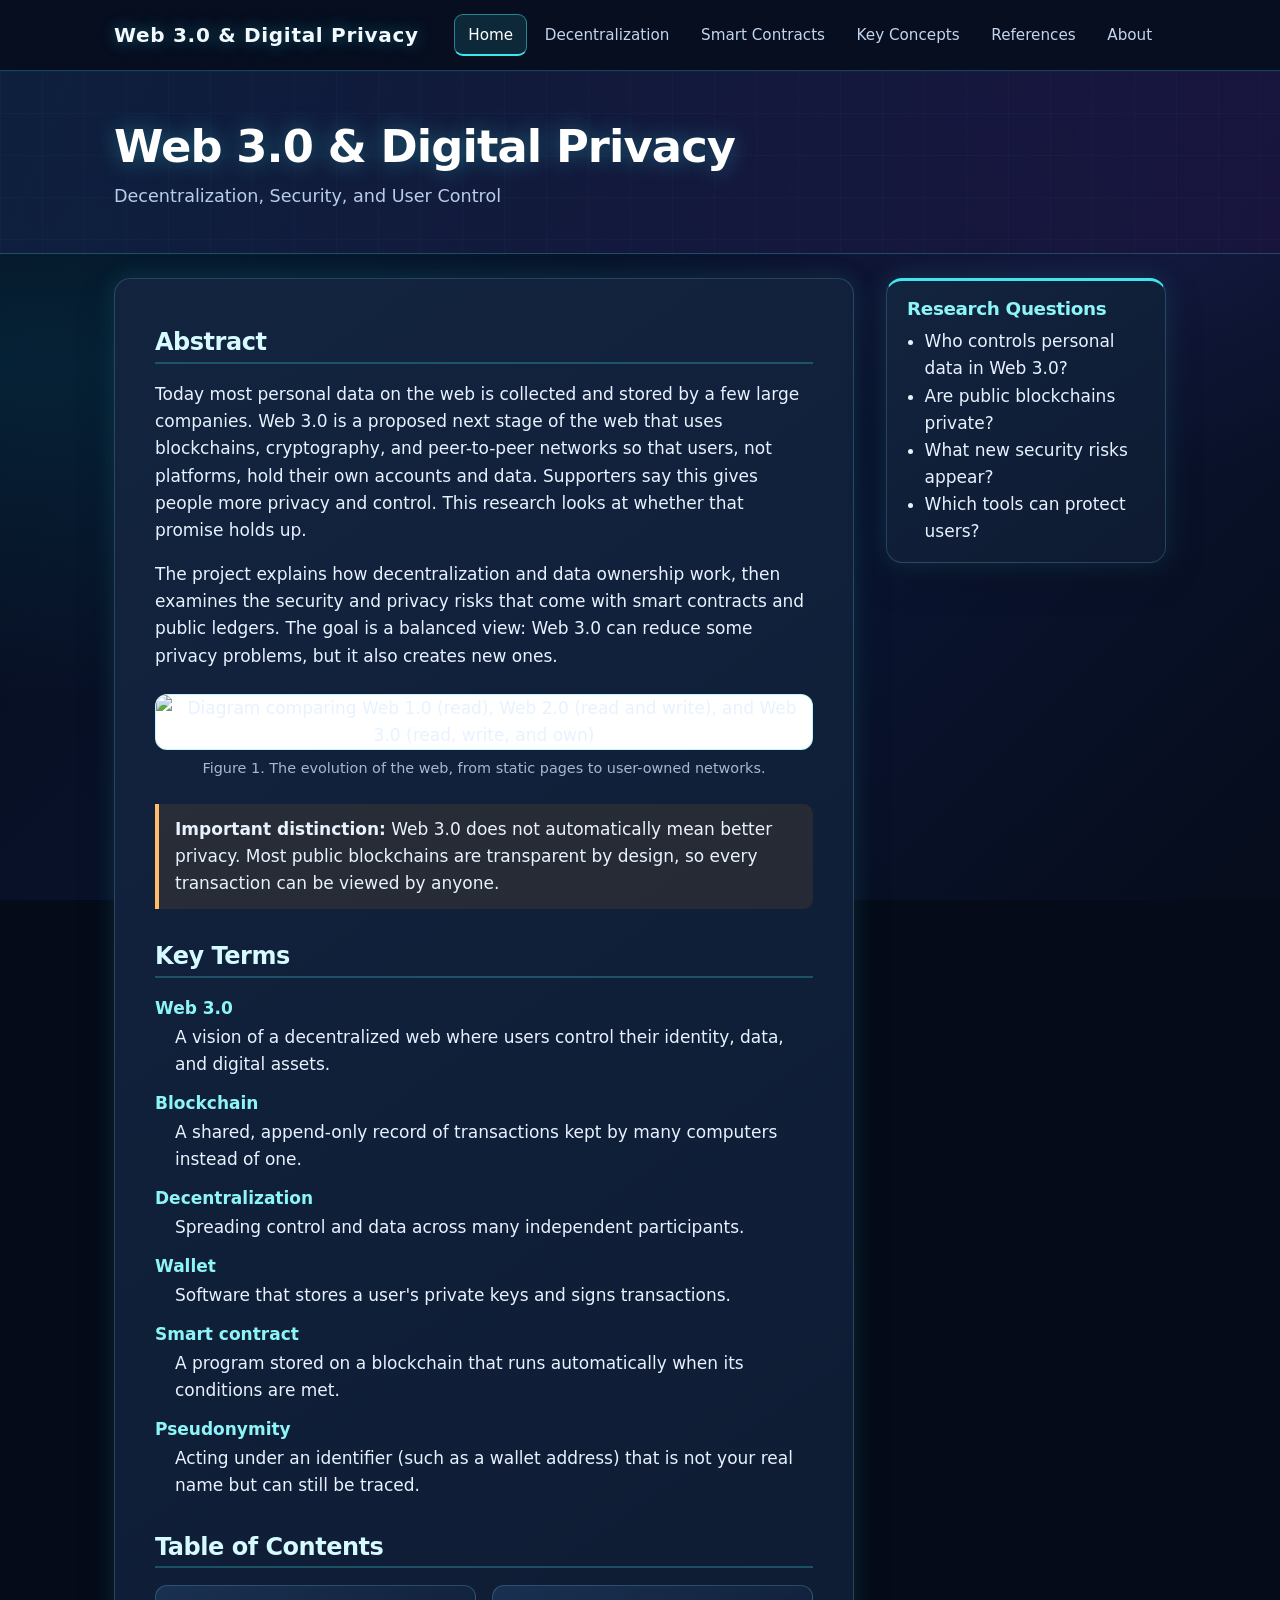
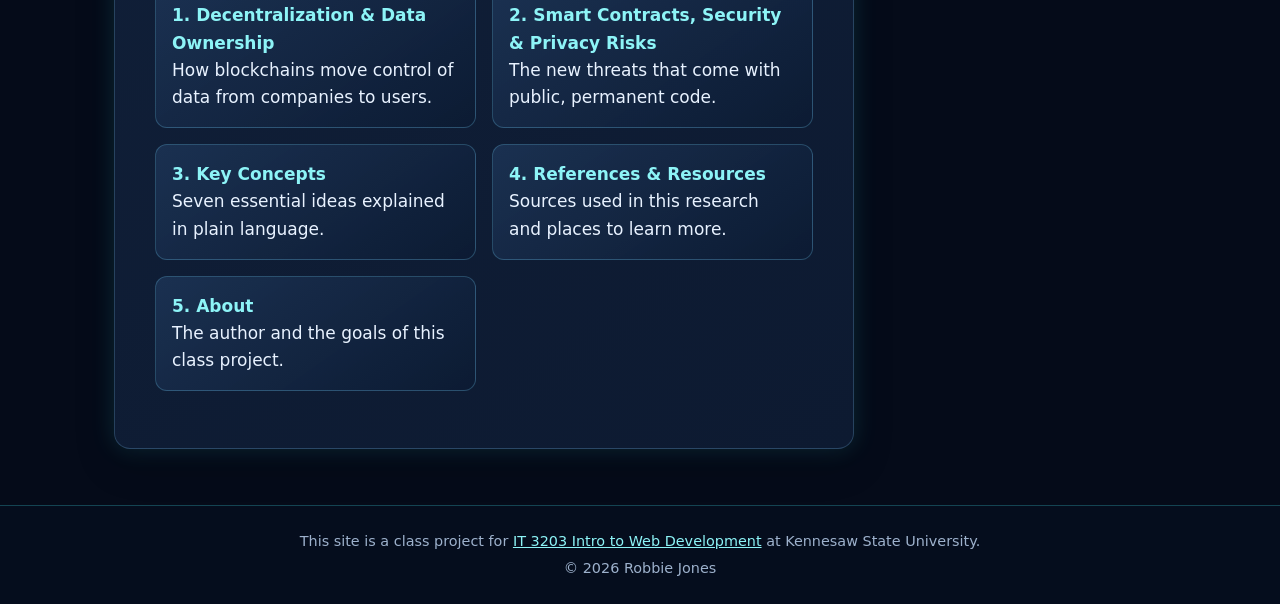
==== index.html @ 4c67c7a2 "Add files via upload" ====
<!DOCTYPE html>
<!--
  IT 3203 Class Project - Milestone #1
  Page: Home (cover page)
  Purpose: Title, abstract, key terms, and table of contents.
-->
<html lang="en">
<head>
  <meta charset="UTF-8">
  <meta name="viewport" content="width=device-width, initial-scale=1.0">
  <meta name="description" content="Research on how Web 3.0 technologies affect digital privacy, security, and user control.">
  <title>Home | Web 3.0 &amp; Digital Privacy</title>
  <!-- One stylesheet is shared by every page -->
  <link rel="stylesheet" href="style.css">
</head>
<body>

  <!-- Site header and main menu (same on every page) -->
  <header id="site-header">
    <div class="header-inner">
      <a class="site-name" href="index.html">Web 3.0 &amp; Digital Privacy</a>
      <nav aria-label="Main menu">
        <ul>
          <li><a class="current" href="index.html">Home</a></li>
          <li><a href="topic1.html">Decentralization</a></li>
          <li><a href="topic2.html">Smart Contracts</a></li>
          <li><a href="key-concepts.html">Key Concepts</a></li>
          <li><a href="references.html">References</a></li>
          <li><a href="about.html">About</a></li>
        </ul>
      </nav>
    </div>
  </header>

  <!-- Page title area -->
  <div class="page-banner">
    <div class="banner-inner">
      <h1>Web 3.0 &amp; Digital Privacy</h1>
      <p class="subtitle">Decentralization, Security, and User Control</p>
    </div>
  </div>

  <!-- Main content (left) and sidebar (right) using CSS grid -->
  <div class="layout">
    <main class="content">

      <h2>Abstract</h2>
      <p>
        Today most personal data on the web is collected and stored by a few large companies.
        Web 3.0 is a proposed next stage of the web that uses blockchains, cryptography, and
        peer-to-peer networks so that users, not platforms, hold their own accounts and data.
        Supporters say this gives people more privacy and control. This research looks at
        whether that promise holds up.
      </p>
      <p>
        The project explains how decentralization and data ownership work, then examines the
        security and privacy risks that come with smart contracts and public ledgers. The goal
        is a balanced view: Web 3.0 can reduce some privacy problems, but it also creates new ones.
      </p>

      <figure>
        <img src="images/web-evolution.svg" alt="Diagram comparing Web 1.0 (read), Web 2.0 (read and write), and Web 3.0 (read, write, and own)" width="720" height="220">
        <figcaption>Figure 1. The evolution of the web, from static pages to user-owned networks.</figcaption>
      </figure>

      <div class="callout warning">
        <strong>Important distinction:</strong> Web 3.0 does not automatically mean better privacy.
        Most public blockchains are transparent by design, so every transaction can be viewed by anyone.
      </div>

      <h2>Key Terms</h2>
      <dl class="terms">
        <dt>Web 3.0</dt>
        <dd>A vision of a decentralized web where users control their identity, data, and digital assets.</dd>
        <dt>Blockchain</dt>
        <dd>A shared, append-only record of transactions kept by many computers instead of one.</dd>
        <dt>Decentralization</dt>
        <dd>Spreading control and data across many independent participants.</dd>
        <dt>Wallet</dt>
        <dd>Software that stores a user's private keys and signs transactions.</dd>
        <dt>Smart contract</dt>
        <dd>A program stored on a blockchain that runs automatically when its conditions are met.</dd>
        <dt>Pseudonymity</dt>
        <dd>Acting under an identifier (such as a wallet address) that is not your real name but can still be traced.</dd>
      </dl>

      <h2>Table of Contents</h2>
      <ul class="toc">
        <li>
          <a href="topic1.html">
            <strong>1. Decentralization &amp; Data Ownership</strong>
            How blockchains move control of data from companies to users.
          </a>
        </li>
        <li>
          <a href="topic2.html">
            <strong>2. Smart Contracts, Security &amp; Privacy Risks</strong>
            The new threats that come with public, permanent code.
          </a>
        </li>
        <li>
          <a href="key-concepts.html">
            <strong>3. Key Concepts</strong>
            Seven essential ideas explained in plain language.
          </a>
        </li>
        <li>
          <a href="references.html">
            <strong>4. References &amp; Resources</strong>
            Sources used in this research and places to learn more.
          </a>
        </li>
        <li>
          <a href="about.html">
            <strong>5. About</strong>
            The author and the goals of this class project.
          </a>
        </li>
      </ul>

    </main>

    <!-- Sidebar: quick facts -->
    <aside class="sidebar">
      <div class="card">
        <h3>Research Questions</h3>
        <ul>
          <li>Who controls personal data in Web 3.0?</li>
          <li>Are public blockchains private?</li>
          <li>What new security risks appear?</li>
          <li>Which tools can protect users?</li>
        </ul>
      </div>
    </aside>
  </div>

  <!-- Footer with required class project note -->
  <footer>
    <div class="footer-inner">
      <p>This site is a class project for
        <a href="https://ksuweb.github.io/IT3203/">IT 3203 Intro to Web Development</a>
        at Kennesaw State University.</p>
      <p>&copy; 2026 Robbie Jones</p>
    </div>
  </footer>

</body>
</html>
---- style.css ----
/* ==========================================================
   IT 3203 Project - Web 3.0 & Digital Privacy
   Single site-wide stylesheet (Milestone #1)
   Theme: dark "futuristic" look to match the Web 3.0 topic.
   Selector types used: element (body, h1), class (.card),
   ID (#site-header), descendant (nav a), pseudo-class (a:hover),
   pseudo-element (.page-banner::after)
   ========================================================== */

/* ---------- Color variables (change the theme here) ---------- */
:root {
  --bg: #050b19;            /* page background */
  --panel: #0d1a31;         /* card and content background */
  --panel-light: #13243f;   /* lighter panel for gradients */
  --header: #060e20;        /* header background */
  --cyan: #40e6ee;          /* main accent: borders, highlights */
  --cyan-text: #65eaf2;     /* link color */
  --cyan-soft: #8df4f7;     /* sub-headings */
  --violet: #b39aff;        /* link hover accent */
  --text: #e8f2ff;          /* body text */
  --muted: #a4b8d2;         /* secondary text */
  --border: rgba(98, 155, 194, 0.3);
  --border-accent: rgba(64, 230, 238, 0.25);
  --glow: 0 0 24px rgba(64, 230, 238, 0.14);
}

/* ---------- Element selectors: base styles ---------- */
* {
  box-sizing: border-box;
}

html {
  scroll-behavior: smooth;
}

body {
  margin: 0;
  font-family: "Segoe UI", system-ui, Arial, sans-serif;
  font-size: 17px;
  line-height: 1.6;
  color: var(--text);
  background-color: var(--bg);
  /* Soft violet and cyan light spots over a dark gradient */
  background-image:
    radial-gradient(ellipse at 85% 0%, rgba(90, 59, 170, 0.22), transparent 38%),
    radial-gradient(ellipse at 0% 40%, rgba(0, 180, 215, 0.12), transparent 45%),
    linear-gradient(135deg, #050b19, #0a1430 65%, #060c1b);
  background-attachment: fixed;
}

h1,
h2,
h3 {
  line-height: 1.25;
  letter-spacing: -0.02em;
}

/* Page title: bright white with a soft cyan glow */
h1 {
  margin: 0 0 0.4rem;
  font-size: 2.8rem;
  font-weight: 800;
  color: #ffffff;
  text-shadow: 0 0 22px rgba(64, 230, 238, 0.35);
}

h2 {
  font-size: 1.5rem;
  margin: 2rem 0 0.75rem;
  padding-bottom: 0.3rem;
  color: #d5faff;
  border-bottom: 2px solid var(--border-accent);
}

h3 {
  font-size: 1.15rem;
  margin: 1.5rem 0 0.5rem;
  color: var(--cyan-soft);
}

a {
  color: var(--cyan-text);
  transition: color 0.2s ease;
}

/* Pseudo-class selector: hover effect on all links */
a:hover {
  color: var(--violet);
}

/* Visible outline for keyboard users */
a:focus-visible {
  outline: 2px solid #7af7ff;
  outline-offset: 3px;
}

img {
  max-width: 100%;
  height: auto;
}

/* ---------- ID selector: site header ---------- */
#site-header {
  background-color: var(--header);
  border-bottom: 1px solid var(--border-accent);
  box-shadow: 0 8px 30px rgba(0, 0, 0, 0.2);
}

/* Header uses flexbox to place the site name and menu side by side */
.header-inner {
  display: flex;
  justify-content: space-between;
  align-items: center;
  flex-wrap: wrap;
  max-width: 1100px;
  margin: 0 auto;
  padding: 0.9rem 1.5rem;
}

.site-name {
  font-size: 1.25rem;
  font-weight: bold;
  letter-spacing: 0.035em;
  color: #f3faff;
  text-decoration: none;
  text-shadow: 0 0 16px rgba(64, 230, 238, 0.38);
}

.site-name:hover {
  color: var(--cyan-text);
}

/* ---------- Main menu (descendant selectors) ---------- */
nav ul {
  display: flex;
  flex-wrap: wrap;
  gap: 0.25rem;
  list-style: none;
  margin: 0;
  padding: 0;
}

nav a {
  display: block;
  padding: 0.45rem 0.8rem;
  border: 1px solid transparent;
  border-radius: 9px;
  color: #c3d5ee;
  font-size: 0.95rem;
  text-decoration: none;
  transition: background-color 0.2s, border-color 0.2s, transform 0.2s;
}

/* Menu links light up and lift slightly on hover */
nav a:hover {
  background-color: rgba(64, 230, 238, 0.09);
  border-color: rgba(64, 230, 238, 0.45);
  color: #ffffff;
  transform: translateY(-2px);
}

/* Highlights the page the visitor is currently on */
nav a.current {
  background-color: rgba(64, 230, 238, 0.12);
  border-color: rgba(64, 230, 238, 0.5);
  border-bottom: 2px solid var(--cyan);
  color: #ffffff;
}

/* ---------- Page banner below the header ---------- */
.page-banner {
  position: relative;
  overflow: hidden;
  background: linear-gradient(110deg, rgba(15, 32, 63, 0.95), rgba(25, 19, 61, 0.83));
  border-bottom: 1px solid var(--border-accent);
}

/* Pseudo-element: faint grid lines drawn behind the banner text */
.page-banner::after {
  content: "";
  position: absolute;
  top: 0;
  right: 0;
  bottom: 0;
  left: 0;
  pointer-events: none;
  opacity: 0.18;
  background-image:
    linear-gradient(rgba(64, 230, 238, 0.16) 1px, transparent 1px),
    linear-gradient(90deg, rgba(64, 230, 238, 0.16) 1px, transparent 1px);
  background-size: 42px 42px;
}

.page-banner .banner-inner {
  position: relative;
  z-index: 1;
  max-width: 1100px;
  margin: 0 auto;
  padding: 3rem 1.5rem 2.7rem;
}

.subtitle {
  margin: 0;
  max-width: 65ch;
  color: #b8cde9;
  font-size: 1.1rem;
}

/* ---------- Two-column layout with CSS grid ---------- */
.layout {
  display: grid;
  grid-template-columns: 1fr 280px;
  gap: 2rem;
  max-width: 1100px;
  margin: 0 auto;
  padding: 1.5rem;
}

/* Pages without a sidebar use a single column */
.layout.single {
  grid-template-columns: 1fr;
}

/* Shared "glass panel" look for content, cards, and concepts */
.content,
.card,
.concept {
  background: linear-gradient(145deg, #13243f, #0d1a31);
  border: 1px solid var(--border);
  border-radius: 16px;
  box-shadow: var(--glow), 0 14px 40px rgba(0, 0, 0, 0.18);
}

.content {
  padding: 1rem 2.5rem 2.5rem;
}

/* ---------- Sidebar ---------- */
.sidebar .card {
  position: sticky;
  top: 1rem;
}

.card {
  border-top: 3px solid var(--cyan);
  padding: 1rem 1.25rem;
  margin-bottom: 1rem;
  overflow-wrap: anywhere; /* keeps long emails/links inside the card */
  transition: transform 0.25s, border-color 0.25s;
}

.card:hover {
  border-color: rgba(64, 230, 238, 0.65);
  transform: translateY(-3px);
}

.card h3 {
  margin-top: 0;
}

.card ul,
.card ol {
  padding-left: 1.1rem;
  margin: 0;
}

/* ---------- Content components ---------- */
.callout {
  margin: 1.25rem 0;
  padding: 0.75rem 1rem;
  background-color: rgba(31, 129, 148, 0.13);
  border-left: 4px solid var(--cyan);
  border-radius: 0 10px 10px 0;
}

.callout.warning {
  background-color: rgba(188, 113, 25, 0.13);
  border-left-color: #ffbd69;
}

figure {
  margin: 1.5rem 0;
  text-align: center;
}

figure img {
  background-color: #ffffff;
  border: 1px solid rgba(64, 230, 238, 0.35);
  border-radius: 12px;
}

figcaption {
  margin-top: 0.4rem;
  font-size: 0.9rem;
  color: var(--muted);
}

/* Table of contents on the home page: a grid of linked boxes */
.toc {
  display: grid;
  grid-template-columns: repeat(auto-fit, minmax(220px, 1fr));
  gap: 1rem;
  list-style: none;
  padding: 0;
}

.toc a {
  display: block;
  height: 100%;
  padding: 1rem;
  background: linear-gradient(145deg, rgba(30, 54, 88, 0.8), rgba(12, 27, 51, 0.9));
  border: 1px solid rgba(87, 157, 193, 0.36);
  border-radius: 12px;
  color: var(--text);
  text-decoration: none;
  transition: transform 0.2s, border-color 0.2s, background-color 0.2s;
}

.toc a:hover {
  background: rgba(25, 65, 88, 0.75);
  border-color: var(--cyan);
  color: #ffffff;
  transform: translateY(-4px);
}

.toc strong {
  display: block;
  color: var(--cyan-soft);
}

/* Key-terms definition list */
dl.terms dt {
  margin-top: 0.75rem;
  font-weight: bold;
  color: var(--cyan-soft);
}

dl.terms dd {
  margin: 0.1rem 0 0 1.25rem;
}

/* ---------- Tables ---------- */
table {
  width: 100%;
  border-collapse: collapse;
  margin: 1rem 0 1.5rem;
  font-size: 0.95rem;
}

caption {
  caption-side: top;
  text-align: left;
  font-weight: bold;
  color: var(--cyan-soft);
  padding-bottom: 0.4rem;
}

th,
td {
  border: 1px solid rgba(95, 144, 183, 0.28);
  padding: 0.55rem 0.75rem;
  text-align: left;
  vertical-align: top;
}

th {
  background-color: #173457;
  color: #c6fbff;
  font-weight: 600;
}

tbody tr:nth-child(even) {
  background-color: rgba(87, 127, 181, 0.09);
}

tbody tr:hover {
  background-color: rgba(64, 230, 238, 0.07);
}

/* ---------- Key concepts page: numbered concept blocks ---------- */
.concept {
  padding: 0.25rem 1.25rem 0.75rem;
  margin-bottom: 1rem;
  transition: border-color 0.25s;
}

.concept:hover {
  border-color: rgba(64, 230, 238, 0.65);
}

.concept h2 {
  border-bottom: none;
  margin-top: 1rem;
  font-size: 1.3rem;
}

.concept-number {
  display: inline-block;
  width: 2rem;
  height: 2rem;
  margin-right: 0.5rem;
  border-radius: 50%;
  background: linear-gradient(135deg, #13bdcb, #8566e8);
  color: #ffffff;
  font-size: 1rem;
  line-height: 2rem;
  text-align: center;
}

/* ---------- References page ---------- */
.reference-list li {
  margin-bottom: 0.75rem;
  padding-left: 0.25rem;
}

/* ---------- About page: photo + intro side by side (flex) ---------- */
.profile {
  display: flex;
  gap: 1.5rem;
  align-items: center;
  margin-top: 1.5rem;
}

.profile img {
  width: 160px;
  flex-shrink: 0;
  border-radius: 50%;
  border: 3px solid var(--cyan);
  box-shadow: 0 0 24px rgba(64, 230, 238, 0.22);
}

/* ---------- Previous / next page links ---------- */
.page-nav {
  display: flex;
  flex-wrap: wrap;
  justify-content: space-between;
  gap: 1rem;
  margin-top: 2.5rem;
  padding-top: 1rem;
  border-top: 1px solid var(--border-accent);
}

/* ---------- Footer ---------- */
footer {
  margin-top: 2rem;
  background-color: #050d1d;
  border-top: 1px solid var(--border-accent);
  color: #9db1cc;
  font-size: 0.9rem;
}

.footer-inner {
  max-width: 1100px;
  margin: 0 auto;
  padding: 1.25rem 1.5rem;
  text-align: center;
}

footer p {
  margin: 0.25rem 0;
}

footer a {
  color: var(--cyan-soft);
}

footer a:hover {
  color: #ffffff;
}

/* ---------- Basic small-screen fallback (full responsive work is Milestone #3) ---------- */
@media (max-width: 800px) {
  .header-inner {
    justify-content: center;
    gap: 0.8rem;
  }

  nav ul {
    justify-content: center;
  }

  .layout {
    grid-template-columns: 1fr;
    gap: 1.25rem;
  }

  .content {
    padding: 1.25rem;
  }

  .profile {
    flex-direction: column;
    text-align: center;
  }
}

/* Turn off animations for visitors who prefer reduced motion */
@media (prefers-reduced-motion: reduce) {
  html {
    scroll-behavior: auto;
  }

  nav a,
  .card,
  .toc a,
  .concept {
    transition: none;
  }
}
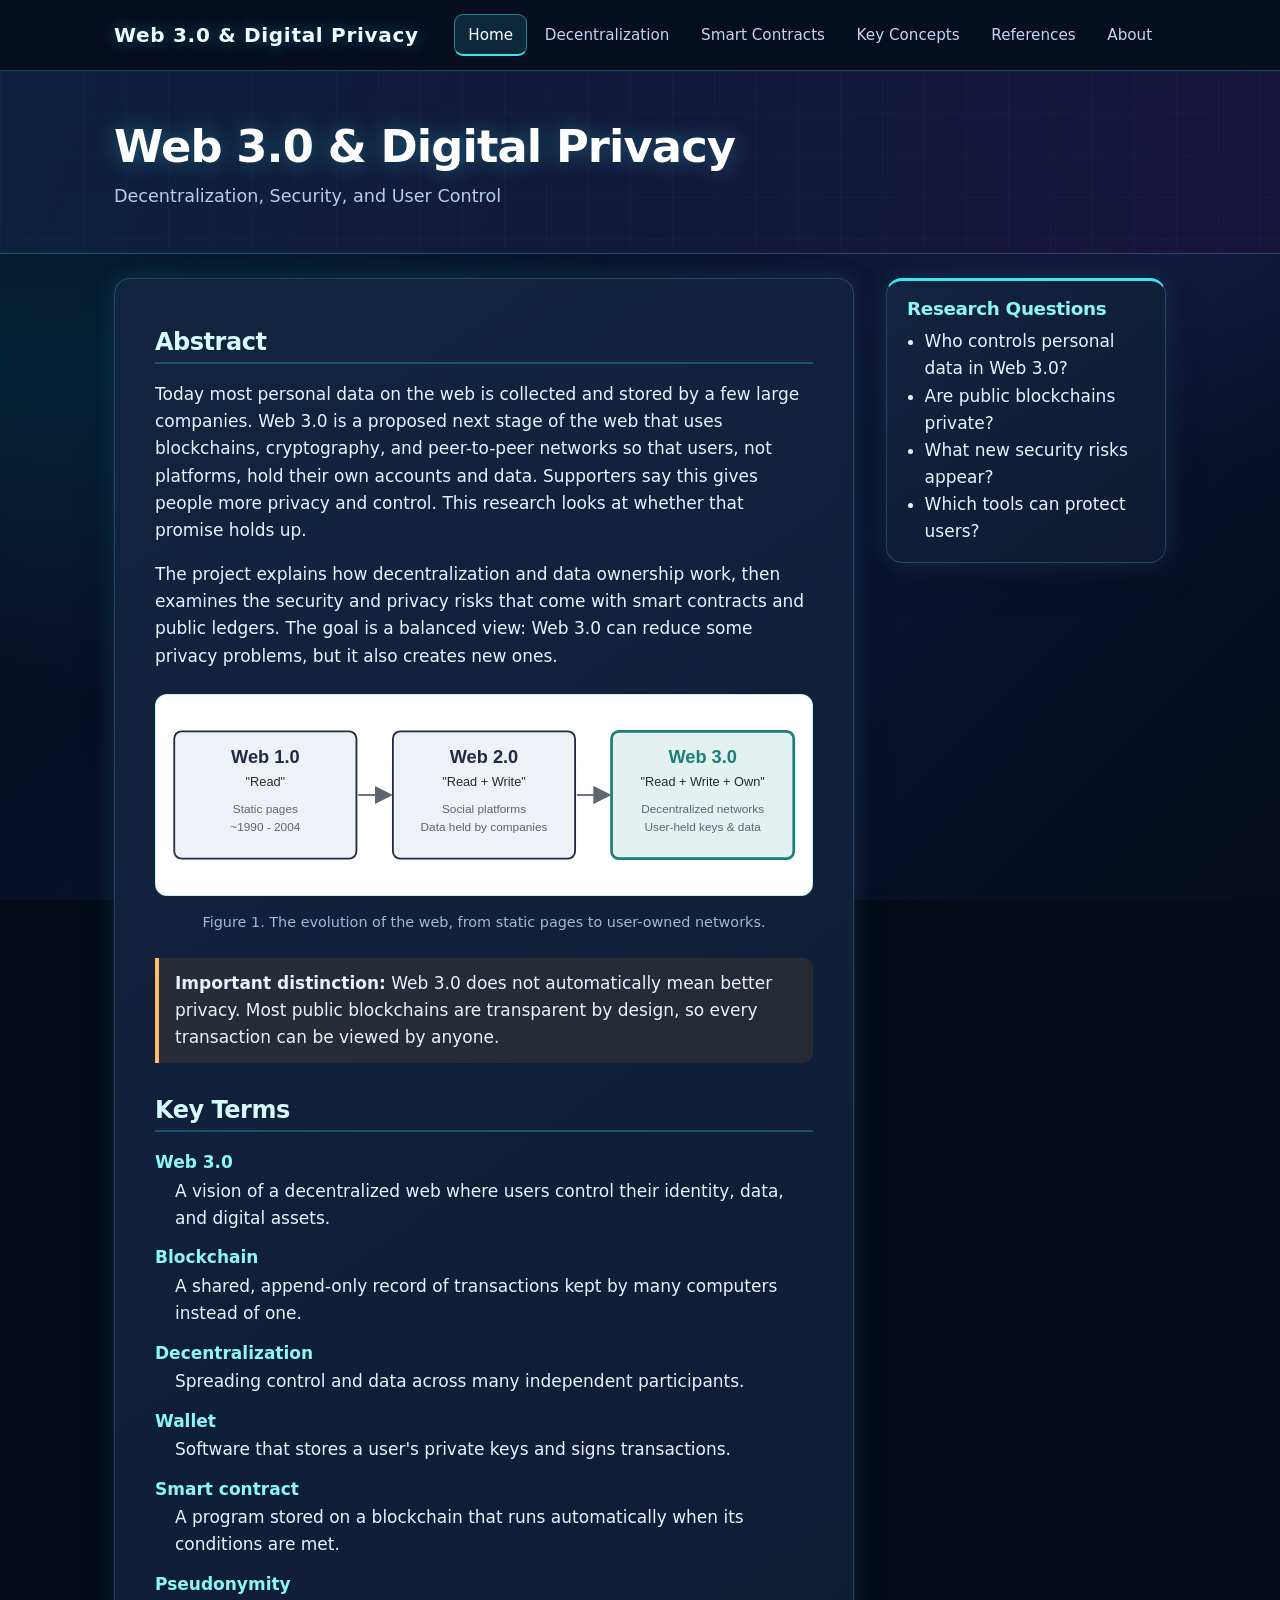
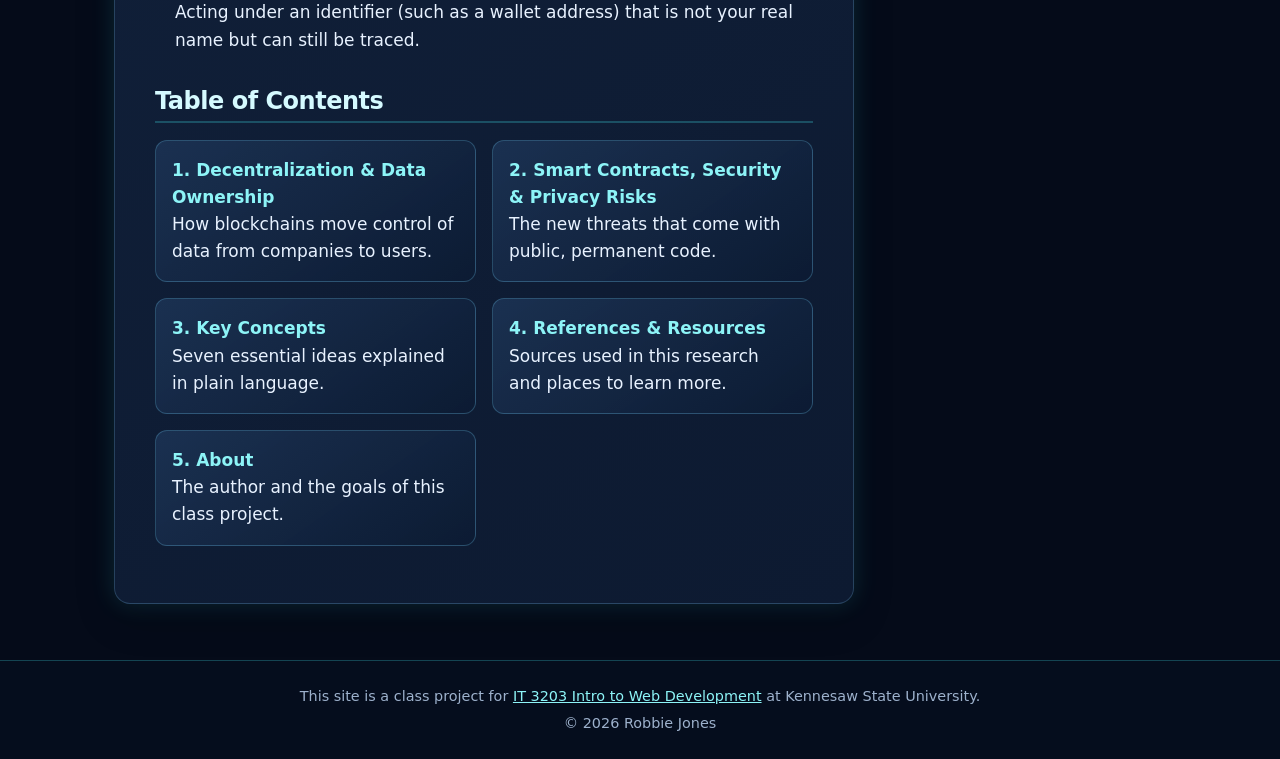
==== commit 02899c9e: "Add files via upload" ====
--- a/index.html
+++ b/index.html
@@ -59,7 +59,7 @@
       </p>
 
       <figure>
-        <img src="images/web-evolution.svg" alt="Diagram comparing Web 1.0 (read), Web 2.0 (read and write), and Web 3.0 (read, write, and own)" width="720" height="220">
+        <img src="web-evolution.svg" alt="Diagram comparing Web 1.0 (read), Web 2.0 (read and write), and Web 3.0 (read, write, and own)" width="720" height="220">
         <figcaption>Figure 1. The evolution of the web, from static pages to user-owned networks.</figcaption>
       </figure>
 
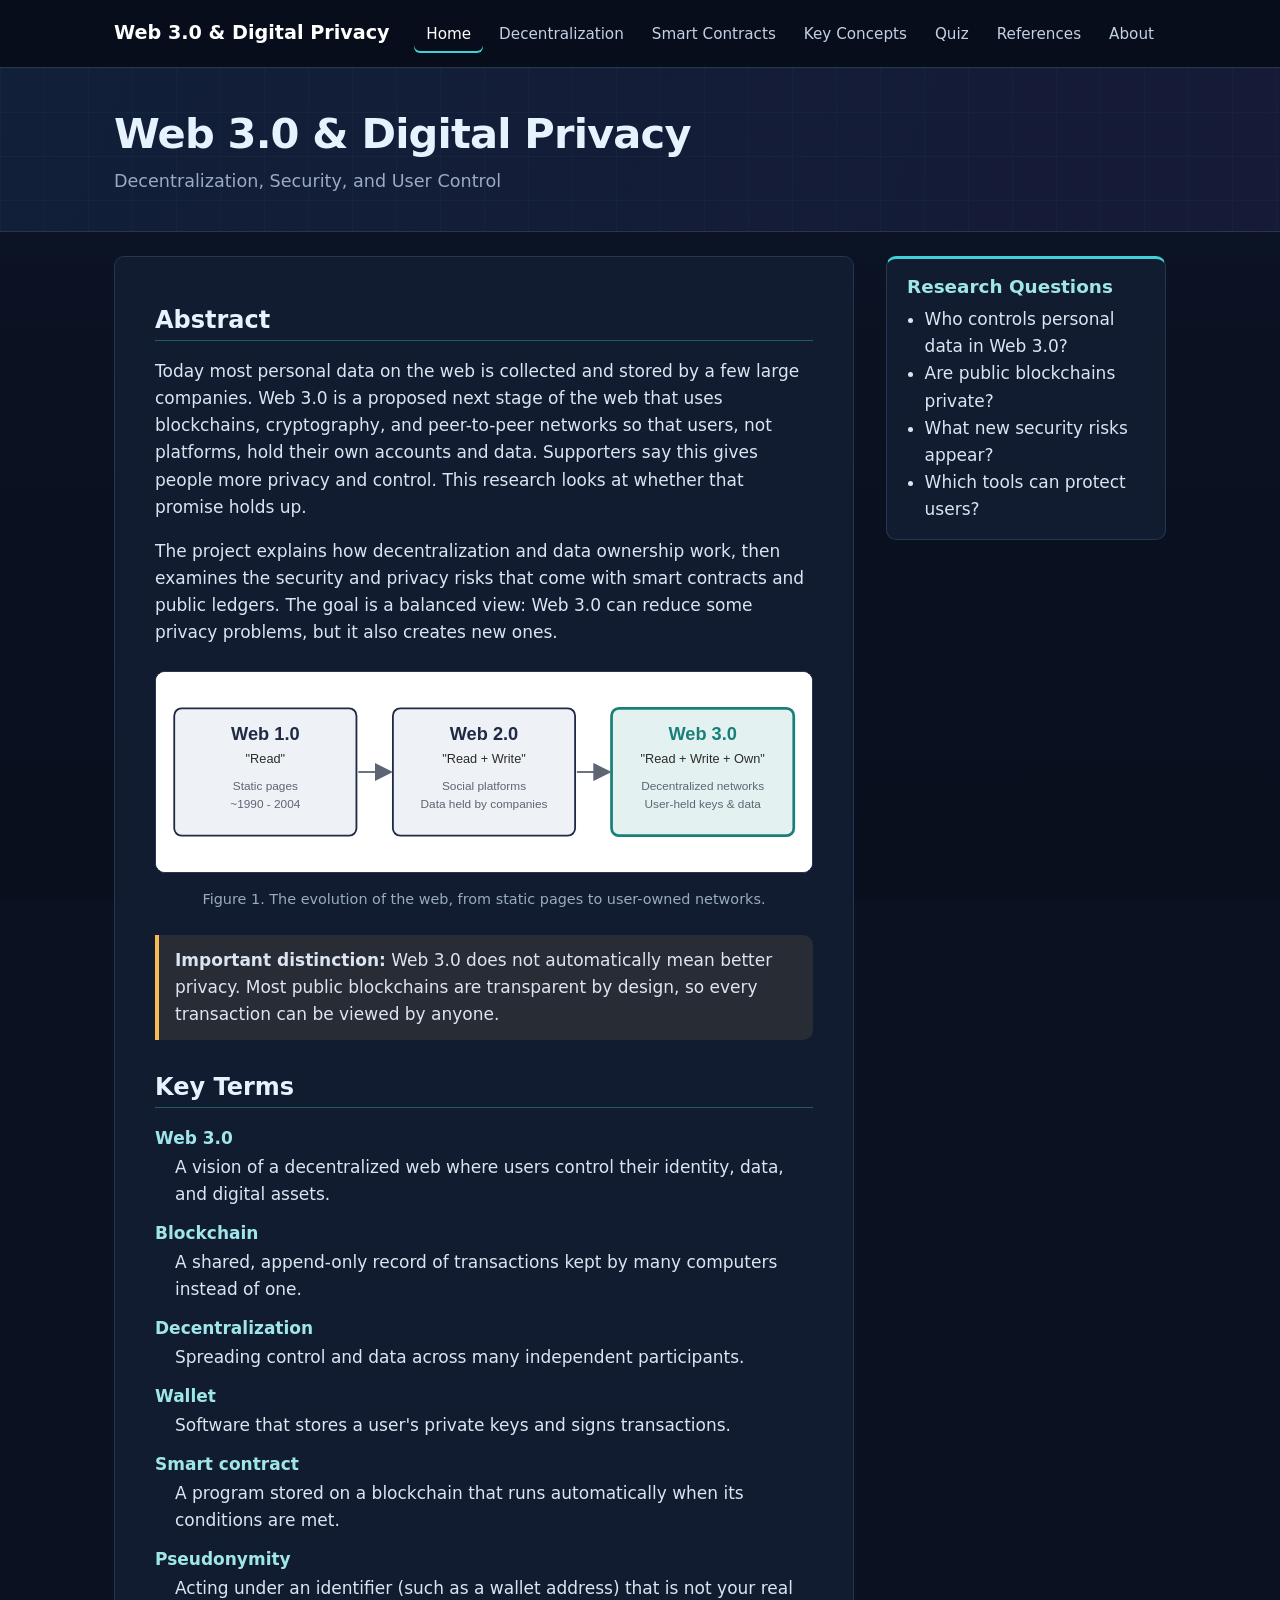
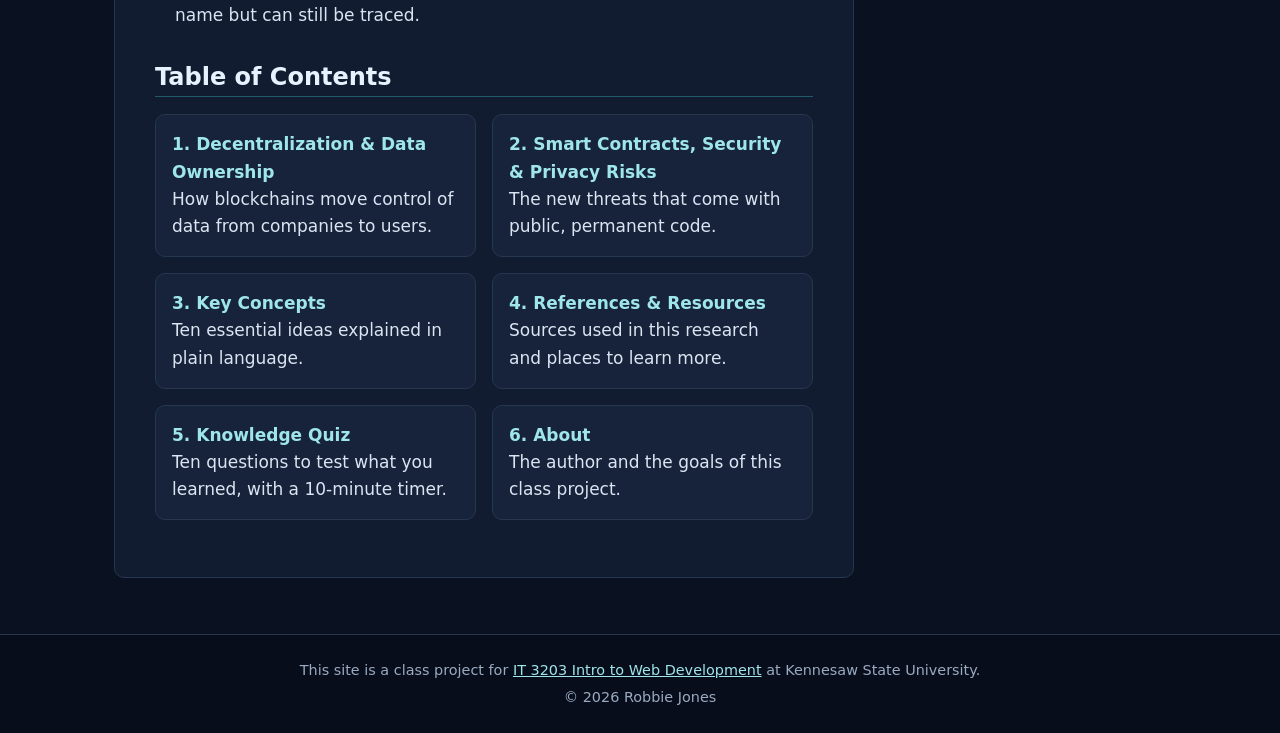
==== commit 06bc30ee: "Add files via upload" ====
--- a/index.html
+++ b/index.html
@@ -1,6 +1,6 @@
 <!DOCTYPE html>
 <!--
-  IT 3203 Class Project - Milestone #1
+  IT 3203 Class Project - Milestones #1 and #2 (updated for Milestone #2: Quiz added to menu)
   Page: Home (cover page)
   Purpose: Title, abstract, key terms, and table of contents.
 -->
@@ -25,6 +25,7 @@
           <li><a href="topic1.html">Decentralization</a></li>
           <li><a href="topic2.html">Smart Contracts</a></li>
           <li><a href="key-concepts.html">Key Concepts</a></li>
+          <li><a href="quiz.html">Quiz</a></li>
           <li><a href="references.html">References</a></li>
           <li><a href="about.html">About</a></li>
         </ul>
@@ -101,7 +102,7 @@
         <li>
           <a href="key-concepts.html">
             <strong>3. Key Concepts</strong>
-            Seven essential ideas explained in plain language.
+            Ten essential ideas explained in plain language.
           </a>
         </li>
         <li>
@@ -111,8 +112,14 @@
           </a>
         </li>
         <li>
+          <a href="quiz.html">
+            <strong>5. Knowledge Quiz</strong>
+            Ten questions to test what you learned, with a 10-minute timer.
+          </a>
+        </li>
+        <li>
           <a href="about.html">
-            <strong>5. About</strong>
+            <strong>6. About</strong>
             The author and the goals of this class project.
           </a>
         </li>
--- a/style.css
+++ b/style.css
@@ -1,30 +1,38 @@
 /* ==========================================================
    IT 3203 Project - Web 3.0 & Digital Privacy
-   Single site-wide stylesheet (Milestone #1)
-   Theme: dark "futuristic" look to match the Web 3.0 topic.
+   Single site-wide stylesheet (Milestones #1 and #2)
+   Theme: dark, professional look with a single cyan accent.
+   Milestone #2 changes: toned-down effects (fewer glows and no
+   "lifting" hovers), refactored shared rules, and new styles for
+   the quiz form, buttons, timer, and results.
    Selector types used: element (body, h1), class (.card),
    ID (#site-header), descendant (nav a), pseudo-class (a:hover),
-   pseudo-element (.page-banner::after)
+   attribute (input[type="text"]), pseudo-element (.page-banner::after)
    ========================================================== */
 
-/* ---------- Color variables (change the theme here) ---------- */
+/* ---------- 1. Color variables (change the theme here) ---------- */
 :root {
-  --bg: #050b19;            /* page background */
-  --panel: #0d1a31;         /* card and content background */
-  --panel-light: #13243f;   /* lighter panel for gradients */
-  --header: #060e20;        /* header background */
-  --cyan: #40e6ee;          /* main accent: borders, highlights */
-  --cyan-text: #65eaf2;     /* link color */
-  --cyan-soft: #8df4f7;     /* sub-headings */
-  --violet: #b39aff;        /* link hover accent */
-  --text: #e8f2ff;          /* body text */
-  --muted: #a4b8d2;         /* secondary text */
-  --border: rgba(98, 155, 194, 0.3);
-  --border-accent: rgba(64, 230, 238, 0.25);
-  --glow: 0 0 24px rgba(64, 230, 238, 0.14);
-}
-
-/* ---------- Element selectors: base styles ---------- */
+  --bg: #0a1222;            /* page background */
+  --panel: #111c31;         /* content and card background */
+  --panel-raised: #16233b;  /* inputs, options, table stripes */
+  --header: #070d1a;        /* header and footer background */
+  --accent: #3fd0d8;        /* main accent: borders, highlights */
+  --accent-text: #6fdde3;   /* links */
+  --heading: #e6f3ff;       /* headings */
+  --subheading: #9fe6ea;    /* small headings and labels */
+  --text: #dbe5f2;          /* body text */
+  --muted: #9aaac0;         /* secondary text */
+  --border: #26364f;        /* normal borders */
+  --border-accent: rgba(63, 208, 216, 0.35);
+  --success: #3ccf8e;       /* correct answers, pass */
+  --success-bg: rgba(60, 207, 142, 0.12);
+  --danger: #ff6b6b;        /* wrong answers, fail */
+  --danger-bg: rgba(255, 107, 107, 0.12);
+  --warning: #f5b955;       /* timer warning */
+  --radius: 10px;
+}
+
+/* ---------- 2. Base element styles ---------- */
 * {
   box-sizing: border-box;
 }
@@ -40,11 +48,8 @@
   line-height: 1.6;
   color: var(--text);
   background-color: var(--bg);
-  /* Soft violet and cyan light spots over a dark gradient */
-  background-image:
-    radial-gradient(ellipse at 85% 0%, rgba(90, 59, 170, 0.22), transparent 38%),
-    radial-gradient(ellipse at 0% 40%, rgba(0, 180, 215, 0.12), transparent 45%),
-    linear-gradient(135deg, #050b19, #0a1430 65%, #060c1b);
+  /* One soft gradient instead of several colored glows */
+  background-image: linear-gradient(180deg, #0c1528 0%, #0a1222 40%, #080f1d 100%);
   background-attachment: fixed;
 }
 
@@ -52,46 +57,45 @@
 h2,
 h3 {
   line-height: 1.25;
-  letter-spacing: -0.02em;
-}
-
-/* Page title: bright white with a soft cyan glow */
+  color: var(--heading);
+}
+
 h1 {
   margin: 0 0 0.4rem;
-  font-size: 2.8rem;
-  font-weight: 800;
-  color: #ffffff;
-  text-shadow: 0 0 22px rgba(64, 230, 238, 0.35);
+  font-size: 2.6rem;
+  font-weight: 700;
+  letter-spacing: -0.02em;
 }
 
 h2 {
   font-size: 1.5rem;
   margin: 2rem 0 0.75rem;
   padding-bottom: 0.3rem;
-  color: #d5faff;
-  border-bottom: 2px solid var(--border-accent);
+  border-bottom: 1px solid var(--border-accent);
 }
 
 h3 {
   font-size: 1.15rem;
   margin: 1.5rem 0 0.5rem;
-  color: var(--cyan-soft);
+  color: var(--subheading);
 }
 
 a {
-  color: var(--cyan-text);
-  transition: color 0.2s ease;
+  color: var(--accent-text);
 }
 
 /* Pseudo-class selector: hover effect on all links */
 a:hover {
-  color: var(--violet);
-}
-
-/* Visible outline for keyboard users */
-a:focus-visible {
-  outline: 2px solid #7af7ff;
-  outline-offset: 3px;
+  color: #ffffff;
+}
+
+/* Visible outline for keyboard users on links, buttons and form controls */
+a:focus-visible,
+button:focus-visible,
+input:focus-visible,
+select:focus-visible {
+  outline: 2px solid var(--accent);
+  outline-offset: 2px;
 }
 
 img {
@@ -99,38 +103,47 @@
   height: auto;
 }
 
-/* ---------- ID selector: site header ---------- */
+/* Hides text visually but keeps it for screen readers */
+.visually-hidden {
+  position: absolute;
+  width: 1px;
+  height: 1px;
+  overflow: hidden;
+  clip: rect(0 0 0 0);
+  white-space: nowrap;
+}
+
+/* ---------- 3. Header and main menu ---------- */
+/* ID selector */
 #site-header {
   background-color: var(--header);
-  border-bottom: 1px solid var(--border-accent);
-  box-shadow: 0 8px 30px rgba(0, 0, 0, 0.2);
-}
-
-/* Header uses flexbox to place the site name and menu side by side */
+  border-bottom: 1px solid var(--border);
+}
+
+/* Flexbox places the site name and menu side by side */
 .header-inner {
   display: flex;
   justify-content: space-between;
   align-items: center;
   flex-wrap: wrap;
+  gap: 0.5rem;
   max-width: 1100px;
   margin: 0 auto;
   padding: 0.9rem 1.5rem;
 }
 
 .site-name {
-  font-size: 1.25rem;
-  font-weight: bold;
-  letter-spacing: 0.035em;
-  color: #f3faff;
+  font-size: 1.2rem;
+  font-weight: 700;
+  color: #ffffff;
   text-decoration: none;
-  text-shadow: 0 0 16px rgba(64, 230, 238, 0.38);
 }
 
 .site-name:hover {
-  color: var(--cyan-text);
-}
-
-/* ---------- Main menu (descendant selectors) ---------- */
+  color: var(--accent-text);
+}
+
+/* Descendant selectors for the menu */
 nav ul {
   display: flex;
   flex-wrap: wrap;
@@ -142,40 +155,34 @@
 
 nav a {
   display: block;
-  padding: 0.45rem 0.8rem;
-  border: 1px solid transparent;
-  border-radius: 9px;
-  color: #c3d5ee;
+  padding: 0.45rem 0.75rem;
+  border-radius: 6px;
+  color: #c3d1e4;
   font-size: 0.95rem;
   text-decoration: none;
-  transition: background-color 0.2s, border-color 0.2s, transform 0.2s;
-}
-
-/* Menu links light up and lift slightly on hover */
+  transition: background-color 0.2s, color 0.2s;
+}
+
 nav a:hover {
-  background-color: rgba(64, 230, 238, 0.09);
-  border-color: rgba(64, 230, 238, 0.45);
+  background-color: rgba(63, 208, 216, 0.1);
   color: #ffffff;
-  transform: translateY(-2px);
 }
 
 /* Highlights the page the visitor is currently on */
 nav a.current {
-  background-color: rgba(64, 230, 238, 0.12);
-  border-color: rgba(64, 230, 238, 0.5);
-  border-bottom: 2px solid var(--cyan);
   color: #ffffff;
-}
-
-/* ---------- Page banner below the header ---------- */
+  box-shadow: inset 0 -2px 0 var(--accent);
+}
+
+/* ---------- 4. Page banner ---------- */
 .page-banner {
   position: relative;
   overflow: hidden;
-  background: linear-gradient(110deg, rgba(15, 32, 63, 0.95), rgba(25, 19, 61, 0.83));
-  border-bottom: 1px solid var(--border-accent);
-}
-
-/* Pseudo-element: faint grid lines drawn behind the banner text */
+  background: linear-gradient(110deg, #111f38, #161a36);
+  border-bottom: 1px solid var(--border);
+}
+
+/* Pseudo-element: faint grid lines behind the banner text */
 .page-banner::after {
   content: "";
   position: absolute;
@@ -184,11 +191,11 @@
   bottom: 0;
   left: 0;
   pointer-events: none;
-  opacity: 0.18;
+  opacity: 0.1;
   background-image:
-    linear-gradient(rgba(64, 230, 238, 0.16) 1px, transparent 1px),
-    linear-gradient(90deg, rgba(64, 230, 238, 0.16) 1px, transparent 1px);
-  background-size: 42px 42px;
+    linear-gradient(rgba(63, 208, 216, 0.4) 1px, transparent 1px),
+    linear-gradient(90deg, rgba(63, 208, 216, 0.4) 1px, transparent 1px);
+  background-size: 44px 44px;
 }
 
 .page-banner .banner-inner {
@@ -196,20 +203,20 @@
   z-index: 1;
   max-width: 1100px;
   margin: 0 auto;
-  padding: 3rem 1.5rem 2.7rem;
+  padding: 2.5rem 1.5rem 2.25rem;
 }
 
 .subtitle {
   margin: 0;
   max-width: 65ch;
-  color: #b8cde9;
+  color: var(--muted);
   font-size: 1.1rem;
 }
 
-/* ---------- Two-column layout with CSS grid ---------- */
+/* ---------- 5. Page layout (CSS grid) ---------- */
 .layout {
   display: grid;
-  grid-template-columns: 1fr 280px;
+  grid-template-columns: minmax(0, 1fr) 280px;
   gap: 2rem;
   max-width: 1100px;
   margin: 0 auto;
@@ -218,40 +225,35 @@
 
 /* Pages without a sidebar use a single column */
 .layout.single {
-  grid-template-columns: 1fr;
-}
-
-/* Shared "glass panel" look for content, cards, and concepts */
+  grid-template-columns: minmax(0, 1fr);
+}
+
+/* Shared panel look for the main content, sidebar cards and concept blocks */
 .content,
 .card,
 .concept {
-  background: linear-gradient(145deg, #13243f, #0d1a31);
+  background-color: var(--panel);
   border: 1px solid var(--border);
-  border-radius: 16px;
-  box-shadow: var(--glow), 0 14px 40px rgba(0, 0, 0, 0.18);
+  border-radius: var(--radius);
 }
 
 .content {
   padding: 1rem 2.5rem 2.5rem;
 }
 
-/* ---------- Sidebar ---------- */
-.sidebar .card {
+/* ---------- 6. Sidebar cards ---------- */
+/* The whole sidebar stays in view while the page scrolls */
+.sidebar {
   position: sticky;
   top: 1rem;
+  align-self: start;
 }
 
 .card {
-  border-top: 3px solid var(--cyan);
+  border-top: 3px solid var(--accent);
   padding: 1rem 1.25rem;
   margin-bottom: 1rem;
   overflow-wrap: anywhere; /* keeps long emails/links inside the card */
-  transition: transform 0.25s, border-color 0.25s;
-}
-
-.card:hover {
-  border-color: rgba(64, 230, 238, 0.65);
-  transform: translateY(-3px);
 }
 
 .card h3 {
@@ -264,18 +266,18 @@
   margin: 0;
 }
 
-/* ---------- Content components ---------- */
+/* ---------- 7. Content components ---------- */
 .callout {
   margin: 1.25rem 0;
   padding: 0.75rem 1rem;
-  background-color: rgba(31, 129, 148, 0.13);
-  border-left: 4px solid var(--cyan);
-  border-radius: 0 10px 10px 0;
+  background-color: rgba(63, 208, 216, 0.08);
+  border-left: 4px solid var(--accent);
+  border-radius: 0 var(--radius) var(--radius) 0;
 }
 
 .callout.warning {
-  background-color: rgba(188, 113, 25, 0.13);
-  border-left-color: #ffbd69;
+  background-color: rgba(245, 185, 85, 0.1);
+  border-left-color: var(--warning);
 }
 
 figure {
@@ -283,10 +285,11 @@
   text-align: center;
 }
 
+/* Diagrams have white backgrounds, so they sit on a white panel */
 figure img {
   background-color: #ffffff;
-  border: 1px solid rgba(64, 230, 238, 0.35);
-  border-radius: 12px;
+  border: 1px solid var(--border);
+  border-radius: var(--radius);
 }
 
 figcaption {
@@ -295,7 +298,7 @@
   color: var(--muted);
 }
 
-/* Table of contents on the home page: a grid of linked boxes */
+/* Home page table of contents: a grid of linked boxes */
 .toc {
   display: grid;
   grid-template-columns: repeat(auto-fit, minmax(220px, 1fr));
@@ -308,38 +311,35 @@
   display: block;
   height: 100%;
   padding: 1rem;
-  background: linear-gradient(145deg, rgba(30, 54, 88, 0.8), rgba(12, 27, 51, 0.9));
-  border: 1px solid rgba(87, 157, 193, 0.36);
-  border-radius: 12px;
+  background-color: var(--panel-raised);
+  border: 1px solid var(--border);
+  border-radius: var(--radius);
   color: var(--text);
   text-decoration: none;
-  transition: transform 0.2s, border-color 0.2s, background-color 0.2s;
+  transition: border-color 0.2s;
 }
 
 .toc a:hover {
-  background: rgba(25, 65, 88, 0.75);
-  border-color: var(--cyan);
-  color: #ffffff;
-  transform: translateY(-4px);
+  border-color: var(--accent);
 }
 
 .toc strong {
   display: block;
-  color: var(--cyan-soft);
-}
-
-/* Key-terms definition list */
+  color: var(--subheading);
+}
+
+/* Key terms definition list */
 dl.terms dt {
   margin-top: 0.75rem;
-  font-weight: bold;
-  color: var(--cyan-soft);
+  font-weight: 700;
+  color: var(--subheading);
 }
 
 dl.terms dd {
   margin: 0.1rem 0 0 1.25rem;
 }
 
-/* ---------- Tables ---------- */
+/* ---------- 8. Tables ---------- */
 table {
   width: 100%;
   border-collapse: collapse;
@@ -350,42 +350,38 @@
 caption {
   caption-side: top;
   text-align: left;
-  font-weight: bold;
-  color: var(--cyan-soft);
+  font-weight: 700;
+  color: var(--subheading);
   padding-bottom: 0.4rem;
 }
 
 th,
 td {
-  border: 1px solid rgba(95, 144, 183, 0.28);
+  border: 1px solid var(--border);
   padding: 0.55rem 0.75rem;
   text-align: left;
   vertical-align: top;
 }
 
 th {
-  background-color: #173457;
-  color: #c6fbff;
+  background-color: #1a2d4a;
+  color: #ffffff;
   font-weight: 600;
 }
 
 tbody tr:nth-child(even) {
-  background-color: rgba(87, 127, 181, 0.09);
-}
-
-tbody tr:hover {
-  background-color: rgba(64, 230, 238, 0.07);
-}
-
-/* ---------- Key concepts page: numbered concept blocks ---------- */
+  background-color: rgba(255, 255, 255, 0.03);
+}
+
+/* Lets wide tables scroll sideways instead of breaking the layout */
+.table-scroll {
+  overflow-x: auto;
+}
+
+/* ---------- 9. Key concepts page ---------- */
 .concept {
   padding: 0.25rem 1.25rem 0.75rem;
   margin-bottom: 1rem;
-  transition: border-color 0.25s;
-}
-
-.concept:hover {
-  border-color: rgba(64, 230, 238, 0.65);
 }
 
 .concept h2 {
@@ -398,22 +394,24 @@
   display: inline-block;
   width: 2rem;
   height: 2rem;
-  margin-right: 0.5rem;
+  margin-right: 0.6rem;
   border-radius: 50%;
-  background: linear-gradient(135deg, #13bdcb, #8566e8);
-  color: #ffffff;
+  background-color: var(--accent);
+  color: #06212a;
   font-size: 1rem;
+  font-weight: 700;
   line-height: 2rem;
   text-align: center;
 }
 
-/* ---------- References page ---------- */
+/* ---------- 10. References page ---------- */
 .reference-list li {
   margin-bottom: 0.75rem;
   padding-left: 0.25rem;
-}
-
-/* ---------- About page: photo + intro side by side (flex) ---------- */
+  overflow-wrap: anywhere; /* long URLs wrap instead of overflowing */
+}
+
+/* ---------- 11. About page (flexbox profile) ---------- */
 .profile {
   display: flex;
   gap: 1.5rem;
@@ -425,11 +423,10 @@
   width: 160px;
   flex-shrink: 0;
   border-radius: 50%;
-  border: 3px solid var(--cyan);
-  box-shadow: 0 0 24px rgba(64, 230, 238, 0.22);
-}
-
-/* ---------- Previous / next page links ---------- */
+  border: 3px solid var(--accent);
+}
+
+/* ---------- 12. Previous / next links ---------- */
 .page-nav {
   display: flex;
   flex-wrap: wrap;
@@ -437,15 +434,328 @@
   gap: 1rem;
   margin-top: 2.5rem;
   padding-top: 1rem;
-  border-top: 1px solid var(--border-accent);
-}
-
-/* ---------- Footer ---------- */
+  border-top: 1px solid var(--border);
+}
+
+/* ==========================================================
+   13. QUIZ PAGE (Milestone #2)
+   ========================================================== */
+
+/* Intro box shown before the quiz starts */
+.quiz-intro {
+  margin: 1.5rem 0;
+  padding: 0.25rem 1.5rem 1.5rem;
+  background-color: var(--panel-raised);
+  border: 1px solid var(--border-accent);
+  border-radius: var(--radius);
+}
+
+/* The outer fieldset only groups the questions, so it has no border */
+.quiz-form > fieldset {
+  margin: 0;
+  padding: 0;
+  border: none;
+  min-width: 0;
+}
+
+/* Dim the questions until the quiz is started (class removed by quiz.js) */
+.quiz-form.not-started .question {
+  opacity: 0.55;
+}
+
+/* One box per question */
+.question {
+  margin: 1.25rem 0;
+  padding: 1rem 1.25rem 1.25rem;
+  background-color: var(--panel-raised);
+  border: 1px solid var(--border);
+  border-left: 4px solid var(--border);
+  border-radius: var(--radius);
+  min-width: 0;
+}
+
+.question legend {
+  float: left;           /* keeps the legend inside the box */
+  width: 100%;
+  margin-bottom: 0.75rem;
+  font-weight: 600;
+  color: var(--heading);
+}
+
+/* Clears the floated legend */
+.question legend + * {
+  clear: both;
+}
+
+.q-number {
+  display: inline-block;
+  min-width: 1.9rem;
+  margin-right: 0.6rem;
+  padding: 0 0.4rem;
+  border-radius: 6px;
+  background-color: rgba(63, 208, 216, 0.15);
+  color: var(--accent-text);
+  text-align: center;
+}
+
+.blank {
+  color: var(--muted);
+  letter-spacing: 0.1em;
+}
+
+/* Attribute selector: text boxes and the drop-down list share one style */
+.question input[type="text"],
+.question select {
+  display: block;
+  width: 100%;
+  max-width: 420px;
+  margin-top: 0.6rem;
+  padding: 0.6rem 0.75rem;
+  font: inherit;
+  color: var(--text);
+  background-color: var(--bg);
+  border: 1px solid var(--border);
+  border-radius: 6px;
+}
+
+.question input[type="text"]:focus,
+.question select:focus {
+  border-color: var(--accent);
+}
+
+.question input[type="text"]::placeholder {
+  color: #6c7c93;
+}
+
+/* Radio and checkbox choices look like clickable rows */
+.options {
+  display: grid;
+  gap: 0.5rem;
+}
+
+.option {
+  display: flex;
+  align-items: center;
+  gap: 0.65rem;
+  padding: 0.55rem 0.8rem;
+  border: 1px solid var(--border);
+  border-radius: 6px;
+  background-color: var(--bg);
+  cursor: pointer;
+  transition: border-color 0.2s, background-color 0.2s;
+}
+
+.option:hover {
+  border-color: var(--accent);
+}
+
+.option input {
+  width: 1.1rem;
+  height: 1.1rem;
+  flex-shrink: 0;
+  accent-color: var(--accent);
+}
+
+/* Colors added by quiz.js after grading */
+.question.is-correct {
+  border-left-color: var(--success);
+  background-color: var(--success-bg);
+}
+
+.question.is-incorrect {
+  border-left-color: var(--danger);
+  background-color: var(--danger-bg);
+}
+
+.feedback {
+  margin: 0.75rem 0 0;
+  font-weight: 600;
+}
+
+.is-correct .feedback {
+  color: var(--success);
+}
+
+.is-incorrect .feedback {
+  color: var(--danger);
+}
+
+/* ---------- Buttons ---------- */
+.quiz-actions {
+  display: flex;
+  gap: 0.75rem;
+  margin-top: 1.5rem;
+}
+
+.btn {
+  padding: 0.7rem 1.4rem;
+  font: inherit;
+  font-weight: 600;
+  border-radius: 6px;
+  border: 1px solid transparent;
+  cursor: pointer;
+  transition: background-color 0.2s, border-color 0.2s;
+}
+
+.btn-primary {
+  background-color: var(--accent);
+  color: #06212a;
+}
+
+.btn-primary:hover {
+  background-color: #6fe3e9;
+}
+
+.btn-secondary {
+  background-color: transparent;
+  border-color: var(--accent);
+  color: var(--accent-text);
+}
+
+.btn-secondary:hover {
+  background-color: rgba(63, 208, 216, 0.1);
+}
+
+.btn:disabled {
+  opacity: 0.5;
+  cursor: not-allowed;
+}
+
+/* ---------- Timer and progress (sidebar) ---------- */
+.timer {
+  margin: 0.25rem 0 0.75rem;
+  font-size: 2.4rem;
+  font-weight: 700;
+  font-variant-numeric: tabular-nums;
+  color: var(--heading);
+}
+
+.timer.timer-warning {
+  color: var(--warning);
+}
+
+.timer.timer-danger {
+  color: var(--danger);
+}
+
+.status-line {
+  margin: 0 0 0.4rem;
+  color: var(--muted);
+}
+
+progress {
+  width: 100%;
+  height: 0.6rem;
+  accent-color: var(--accent);
+}
+
+/* ---------- Results panel ---------- */
+.results {
+  margin: 1.5rem 0;
+  scroll-margin-top: 1rem;
+}
+
+.result-banner {
+  padding: 0.25rem 1.25rem 1rem;
+  border-radius: var(--radius);
+  border: 1px solid;
+}
+
+.result-banner h2 {
+  border-bottom: none;
+  margin-top: 0.75rem;
+}
+
+.result-banner.pass {
+  background-color: var(--success-bg);
+  border-color: var(--success);
+}
+
+.result-banner.pass h2 {
+  color: var(--success);
+}
+
+.result-banner.fail {
+  background-color: var(--danger-bg);
+  border-color: var(--danger);
+}
+
+.result-banner.fail h2 {
+  color: var(--danger);
+}
+
+.time-up {
+  margin: 0.75rem 0 0;
+  color: var(--warning);
+  font-weight: 600;
+}
+
+/* Three score boxes side by side (grid) */
+.score-grid {
+  display: grid;
+  grid-template-columns: repeat(auto-fit, minmax(160px, 1fr));
+  gap: 1rem;
+  margin: 1rem 0;
+}
+
+.score-card {
+  padding: 0.9rem 1rem;
+  background-color: var(--panel-raised);
+  border: 1px solid var(--border);
+  border-radius: var(--radius);
+}
+
+.score-label {
+  display: block;
+  font-size: 0.85rem;
+  color: var(--muted);
+}
+
+.score-value {
+  display: block;
+  font-size: 1.6rem;
+  font-weight: 700;
+  color: var(--heading);
+}
+
+.score-value.good {
+  color: var(--success);
+}
+
+.score-value.bad {
+  color: var(--danger);
+}
+
+.results-table td:last-child {
+  white-space: nowrap;
+}
+
+/* Correct / Incorrect labels in the results table */
+.badge {
+  display: inline-block;
+  padding: 0.1rem 0.6rem;
+  border-radius: 999px;
+  font-size: 0.85rem;
+  font-weight: 700;
+  white-space: nowrap;
+}
+
+.badge-correct {
+  background-color: var(--success-bg);
+  color: var(--success);
+}
+
+.badge-incorrect {
+  background-color: var(--danger-bg);
+  color: var(--danger);
+}
+
+/* ---------- 14. Footer ---------- */
 footer {
   margin-top: 2rem;
-  background-color: #050d1d;
-  border-top: 1px solid var(--border-accent);
-  color: #9db1cc;
+  background-color: var(--header);
+  border-top: 1px solid var(--border);
+  color: var(--muted);
   font-size: 0.9rem;
 }
 
@@ -461,18 +771,17 @@
 }
 
 footer a {
-  color: var(--cyan-soft);
+  color: var(--subheading);
 }
 
 footer a:hover {
   color: #ffffff;
 }
 
-/* ---------- Basic small-screen fallback (full responsive work is Milestone #3) ---------- */
+/* ---------- 15. Basic small-screen fallback (full responsive work is Milestone #3) ---------- */
 @media (max-width: 800px) {
   .header-inner {
     justify-content: center;
-    gap: 0.8rem;
   }
 
   nav ul {
@@ -480,7 +789,7 @@
   }
 
   .layout {
-    grid-template-columns: 1fr;
+    grid-template-columns: minmax(0, 1fr);
     gap: 1.25rem;
   }
 
@@ -492,18 +801,23 @@
     flex-direction: column;
     text-align: center;
   }
-}
-
-/* Turn off animations for visitors who prefer reduced motion */
+
+  /* On small screens the sidebar should not stay pinned */
+  .sidebar {
+    position: static;
+  }
+}
+
+/* Turn off smooth scrolling and transitions for visitors who prefer reduced motion */
 @media (prefers-reduced-motion: reduce) {
   html {
     scroll-behavior: auto;
   }
 
   nav a,
-  .card,
   .toc a,
-  .concept {
+  .option,
+  .btn {
     transition: none;
   }
 }
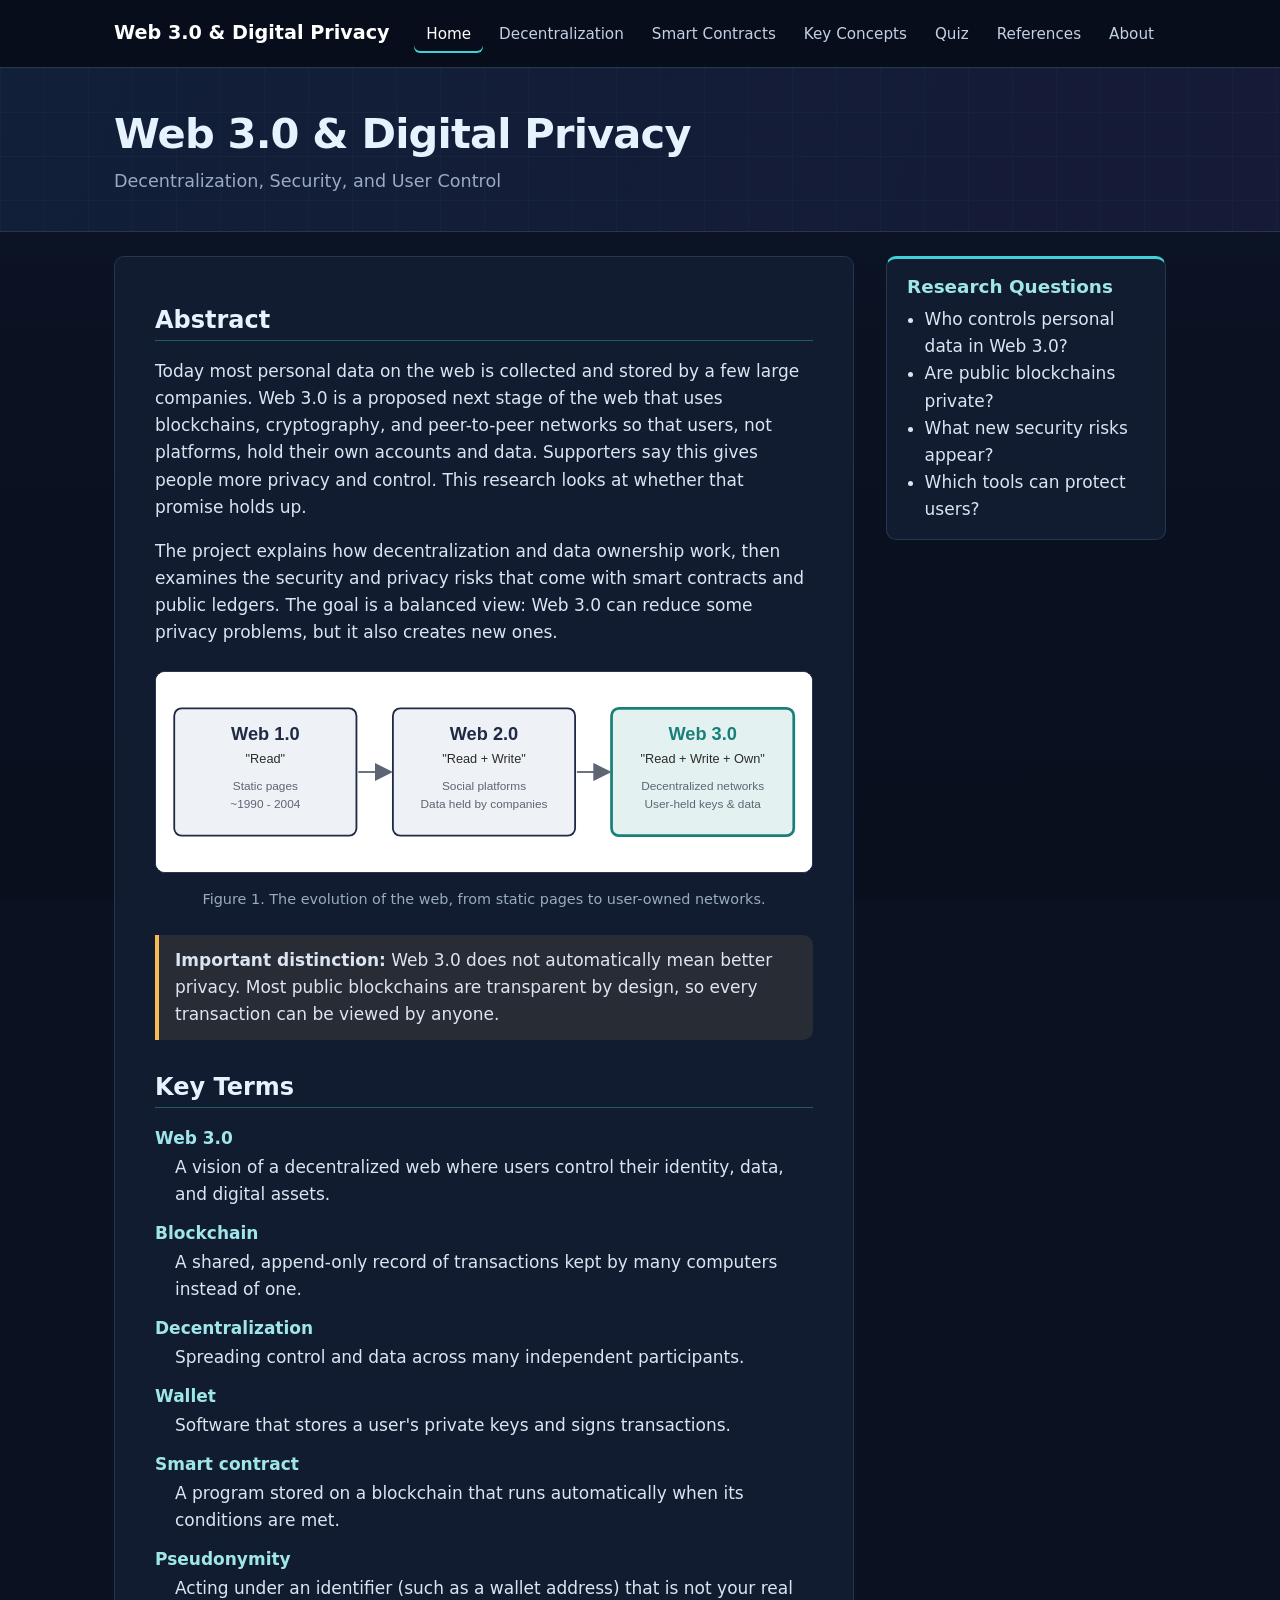
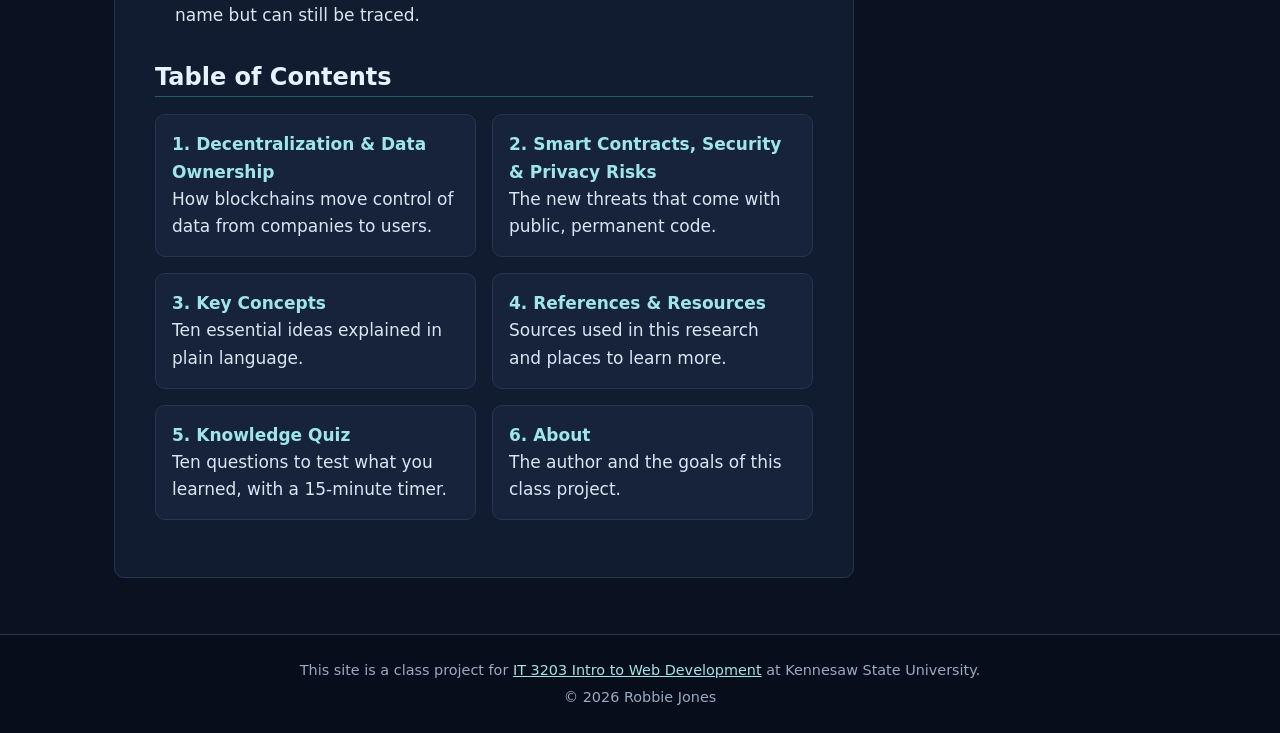
==== commit 99963c64: "Add files via upload" ====
--- a/index.html
+++ b/index.html
@@ -114,7 +114,7 @@
         <li>
           <a href="quiz.html">
             <strong>5. Knowledge Quiz</strong>
-            Ten questions to test what you learned, with a 10-minute timer.
+            Ten questions to test what you learned, with a 15-minute timer.
           </a>
         </li>
         <li>
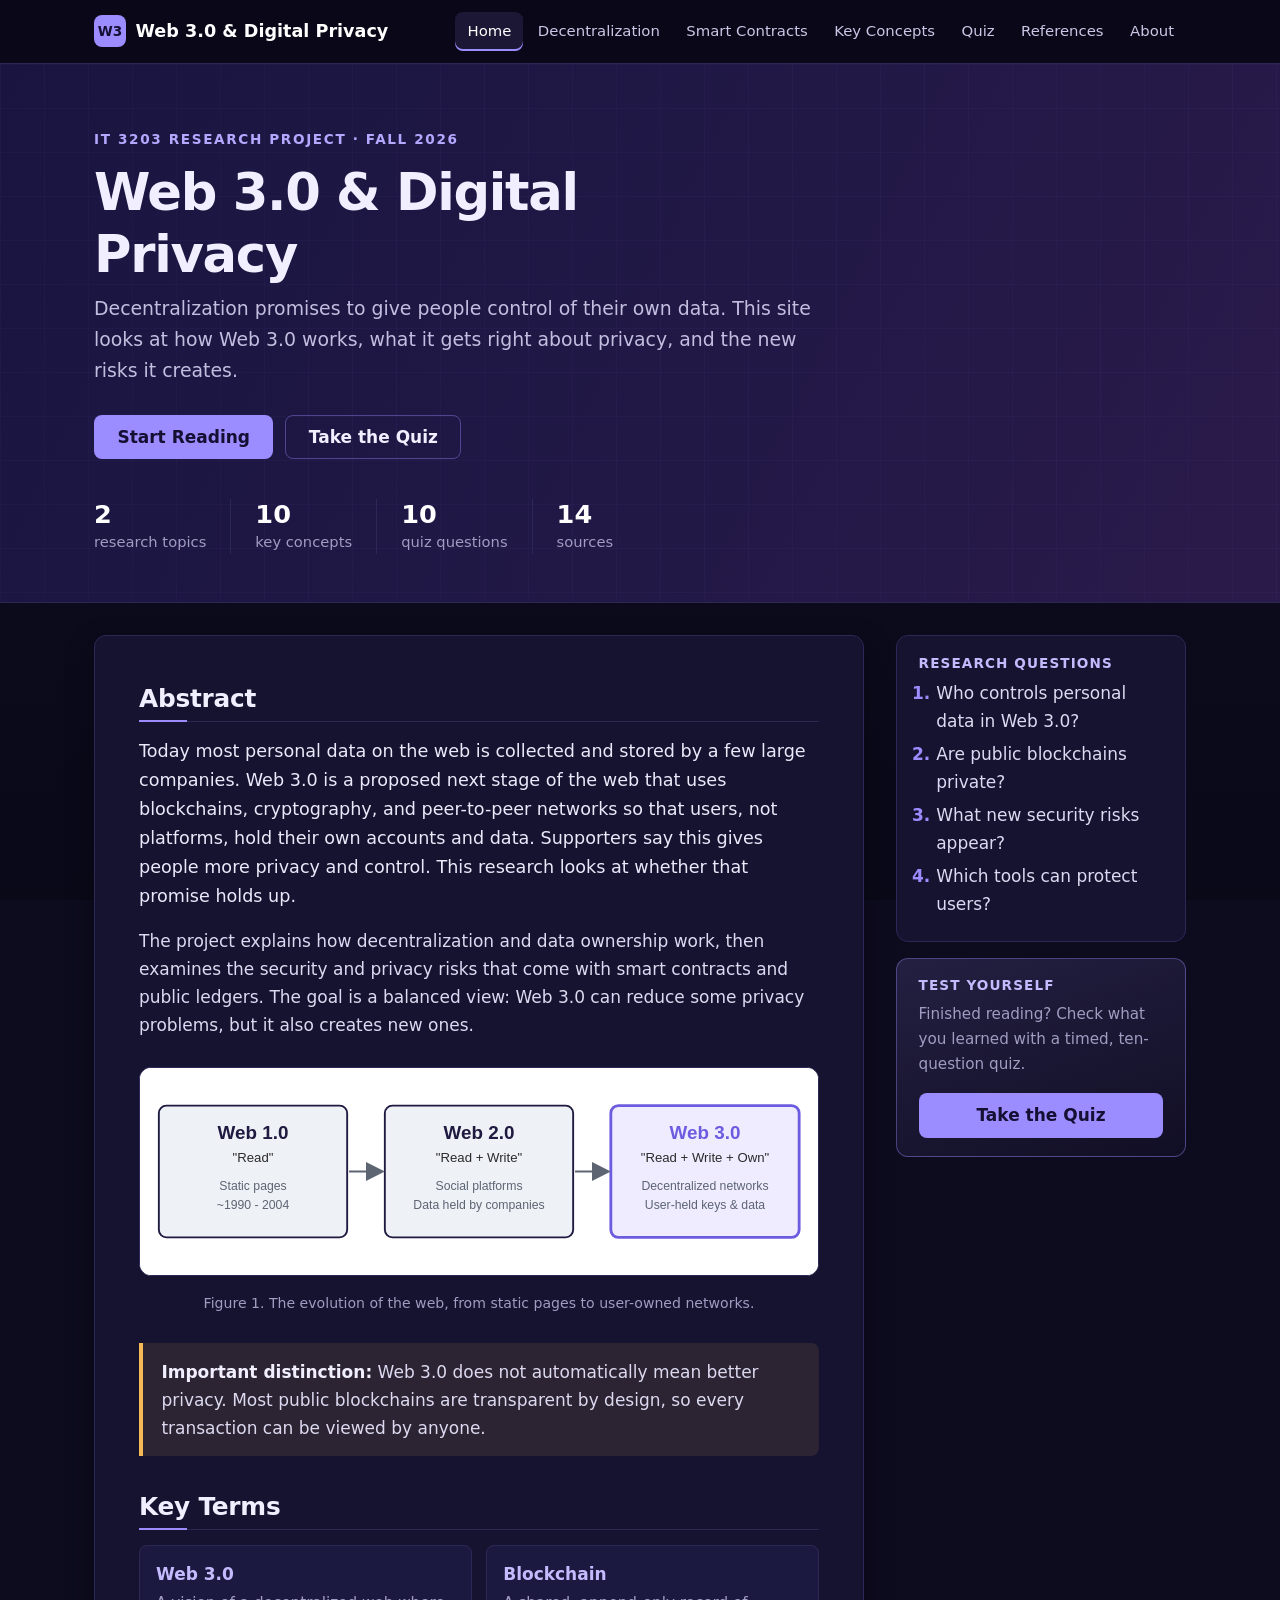
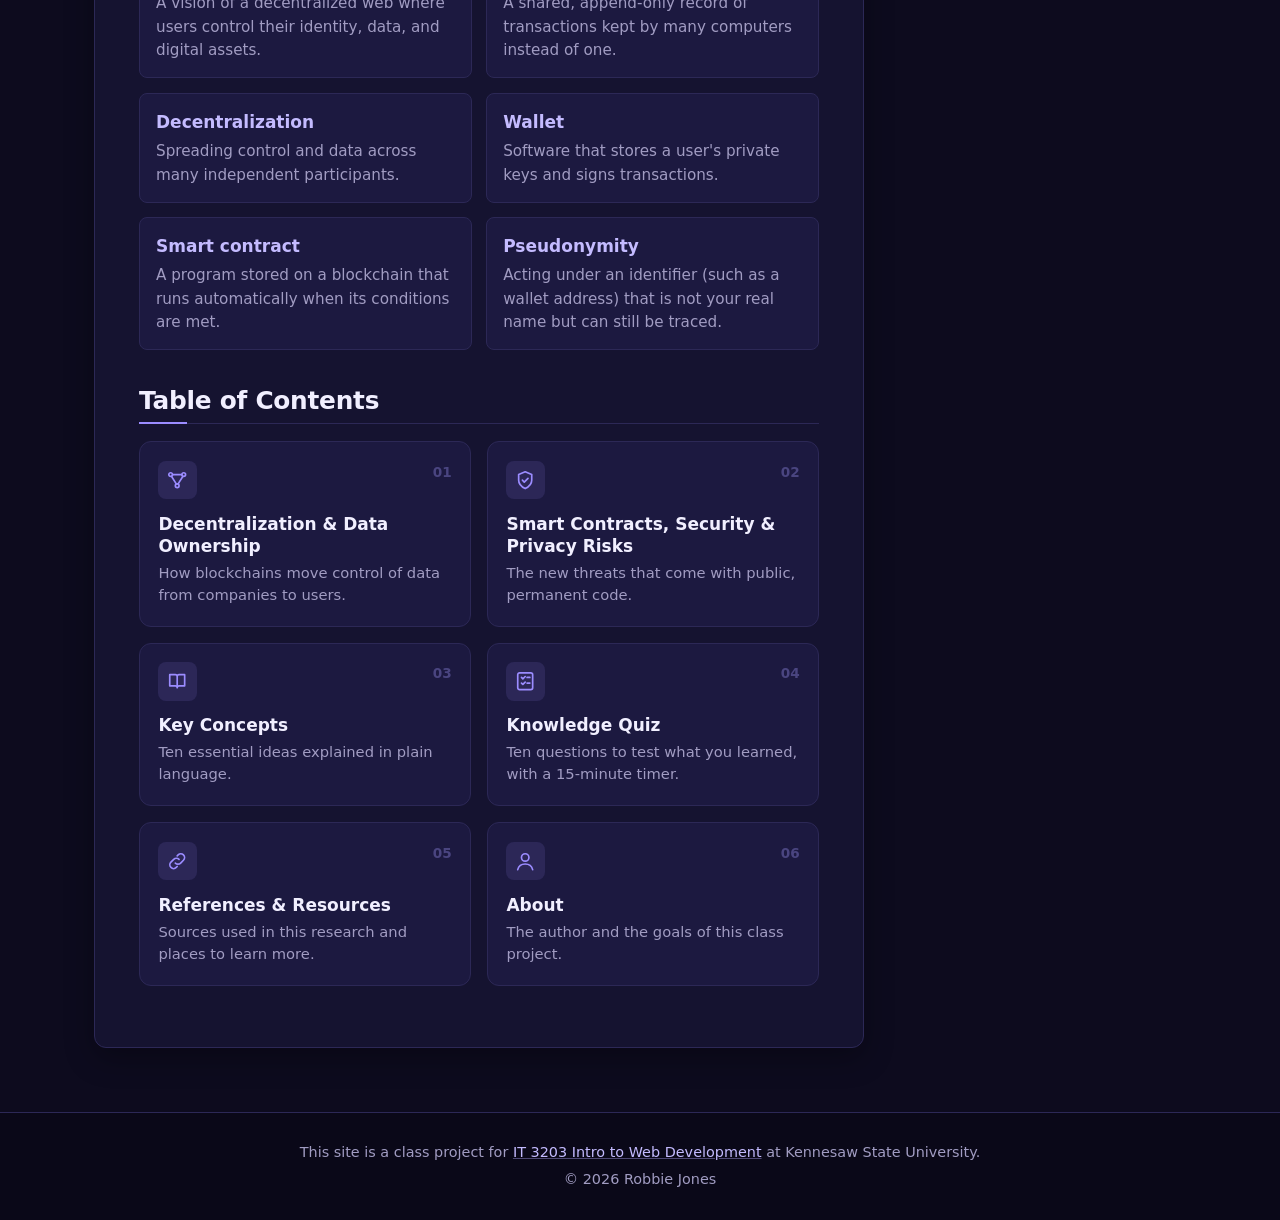
==== commit 77d2634f: "Add files via upload" ====
--- a/index.html
+++ b/index.html
@@ -1,8 +1,10 @@
 <!DOCTYPE html>
 <!--
-  IT 3203 Class Project - Milestones #1 and #2 (updated for Milestone #2: Quiz added to menu)
+  IT 3203 Class Project - Milestones #1 and #2
   Page: Home (cover page)
   Purpose: Title, abstract, key terms, and table of contents.
+  Milestone #2 design update: hero section with call-to-action buttons and
+  quick stats, key terms shown as a card grid, and icon cards for the contents.
 -->
 <html lang="en">
 <head>
@@ -18,7 +20,7 @@
   <!-- Site header and main menu (same on every page) -->
   <header id="site-header">
     <div class="header-inner">
-      <a class="site-name" href="index.html">Web 3.0 &amp; Digital Privacy</a>
+      <a class="site-name" href="index.html"><span class="logo-mark" aria-hidden="true">W3</span>Web 3.0 &amp; Digital Privacy</a>
       <nav aria-label="Main menu">
         <ul>
           <li><a class="current" href="index.html">Home</a></li>
@@ -33,20 +35,35 @@
     </div>
   </header>
 
-  <!-- Page title area -->
-  <div class="page-banner">
-    <div class="banner-inner">
+  <!-- Hero: page title, short pitch, buttons, and quick stats (home page only) -->
+  <section class="hero">
+    <div class="hero-inner">
+      <p class="eyebrow">IT 3203 Research Project &middot; Fall 2026</p>
       <h1>Web 3.0 &amp; Digital Privacy</h1>
-      <p class="subtitle">Decentralization, Security, and User Control</p>
+      <p class="hero-lead">
+        Decentralization promises to give people control of their own data. This site looks at
+        how Web 3.0 works, what it gets right about privacy, and the new risks it creates.
+      </p>
+      <div class="hero-actions">
+        <a class="btn btn-primary" href="topic1.html">Start Reading</a>
+        <a class="btn btn-secondary" href="quiz.html">Take the Quiz</a>
+      </div>
+      <!-- Quick facts about the site, laid out with flexbox -->
+      <ul class="hero-stats">
+        <li><strong>2</strong> research topics</li>
+        <li><strong>10</strong> key concepts</li>
+        <li><strong>10</strong> quiz questions</li>
+        <li><strong>14</strong> sources</li>
+      </ul>
     </div>
-  </div>
+  </section>
 
   <!-- Main content (left) and sidebar (right) using CSS grid -->
   <div class="layout">
     <main class="content">
 
       <h2>Abstract</h2>
-      <p>
+      <p class="lead">
         Today most personal data on the web is collected and stored by a few large companies.
         Web 3.0 is a proposed next stage of the web that uses blockchains, cryptography, and
         peer-to-peer networks so that users, not platforms, hold their own accounts and data.
@@ -69,74 +86,105 @@
         Most public blockchains are transparent by design, so every transaction can be viewed by anyone.
       </div>
 
+      <!-- Key terms: each term/definition pair is wrapped in a div so it can be a grid card -->
       <h2>Key Terms</h2>
-      <dl class="terms">
-        <dt>Web 3.0</dt>
-        <dd>A vision of a decentralized web where users control their identity, data, and digital assets.</dd>
-        <dt>Blockchain</dt>
-        <dd>A shared, append-only record of transactions kept by many computers instead of one.</dd>
-        <dt>Decentralization</dt>
-        <dd>Spreading control and data across many independent participants.</dd>
-        <dt>Wallet</dt>
-        <dd>Software that stores a user's private keys and signs transactions.</dd>
-        <dt>Smart contract</dt>
-        <dd>A program stored on a blockchain that runs automatically when its conditions are met.</dd>
-        <dt>Pseudonymity</dt>
-        <dd>Acting under an identifier (such as a wallet address) that is not your real name but can still be traced.</dd>
+      <dl class="terms term-grid">
+        <div>
+          <dt>Web 3.0</dt>
+          <dd>A vision of a decentralized web where users control their identity, data, and digital assets.</dd>
+        </div>
+        <div>
+          <dt>Blockchain</dt>
+          <dd>A shared, append-only record of transactions kept by many computers instead of one.</dd>
+        </div>
+        <div>
+          <dt>Decentralization</dt>
+          <dd>Spreading control and data across many independent participants.</dd>
+        </div>
+        <div>
+          <dt>Wallet</dt>
+          <dd>Software that stores a user's private keys and signs transactions.</dd>
+        </div>
+        <div>
+          <dt>Smart contract</dt>
+          <dd>A program stored on a blockchain that runs automatically when its conditions are met.</dd>
+        </div>
+        <div>
+          <dt>Pseudonymity</dt>
+          <dd>Acting under an identifier (such as a wallet address) that is not your real name but can still be traced.</dd>
+        </div>
       </dl>
 
+      <!-- Table of contents: linked cards, each with a small inline SVG icon -->
       <h2>Table of Contents</h2>
       <ul class="toc">
         <li>
           <a href="topic1.html">
-            <strong>1. Decentralization &amp; Data Ownership</strong>
-            How blockchains move control of data from companies to users.
+            <svg class="toc-icon" viewBox="0 0 24 24" aria-hidden="true"><circle cx="5" cy="6" r="2"/><circle cx="19" cy="6" r="2"/><circle cx="12" cy="18" r="2"/><path d="M7 6h10M6 8l5 8M18 8l-5 8"/></svg>
+            <span class="toc-number">01</span>
+            <strong>Decentralization &amp; Data Ownership</strong>
+            <span class="toc-text">How blockchains move control of data from companies to users.</span>
           </a>
         </li>
         <li>
           <a href="topic2.html">
-            <strong>2. Smart Contracts, Security &amp; Privacy Risks</strong>
-            The new threats that come with public, permanent code.
+            <svg class="toc-icon" viewBox="0 0 24 24" aria-hidden="true"><path d="M12 3l7 3v6c0 4-3 7-7 9-4-2-7-5-7-9V6z"/><path d="M9 12l2 2 4-4"/></svg>
+            <span class="toc-number">02</span>
+            <strong>Smart Contracts, Security &amp; Privacy Risks</strong>
+            <span class="toc-text">The new threats that come with public, permanent code.</span>
           </a>
         </li>
         <li>
           <a href="key-concepts.html">
-            <strong>3. Key Concepts</strong>
-            Ten essential ideas explained in plain language.
+            <svg class="toc-icon" viewBox="0 0 24 24" aria-hidden="true"><path d="M4 5h6a2 2 0 0 1 2 2v12a2 2 0 0 0-2-2H4zM20 5h-6a2 2 0 0 0-2 2v12a2 2 0 0 1 2-2h6z"/></svg>
+            <span class="toc-number">03</span>
+            <strong>Key Concepts</strong>
+            <span class="toc-text">Ten essential ideas explained in plain language.</span>
+          </a>
+        </li>
+        <li>
+          <a href="quiz.html">
+            <svg class="toc-icon" viewBox="0 0 24 24" aria-hidden="true"><rect x="4" y="3" width="16" height="18" rx="2"/><path d="M8 8l1.5 1.5L12 7M8 14l1.5 1.5L12 13M14 8h3M14 14h3"/></svg>
+            <span class="toc-number">04</span>
+            <strong>Knowledge Quiz</strong>
+            <span class="toc-text">Ten questions to test what you learned, with a 15-minute timer.</span>
           </a>
         </li>
         <li>
           <a href="references.html">
-            <strong>4. References &amp; Resources</strong>
-            Sources used in this research and places to learn more.
-          </a>
-        </li>
-        <li>
-          <a href="quiz.html">
-            <strong>5. Knowledge Quiz</strong>
-            Ten questions to test what you learned, with a 15-minute timer.
+            <svg class="toc-icon" viewBox="0 0 24 24" aria-hidden="true"><path d="M10 14a4 4 0 0 0 5.7 0l3-3a4 4 0 0 0-5.7-5.7l-1 1"/><path d="M14 10a4 4 0 0 0-5.7 0l-3 3a4 4 0 0 0 5.7 5.7l1-1"/></svg>
+            <span class="toc-number">05</span>
+            <strong>References &amp; Resources</strong>
+            <span class="toc-text">Sources used in this research and places to learn more.</span>
           </a>
         </li>
         <li>
           <a href="about.html">
-            <strong>6. About</strong>
-            The author and the goals of this class project.
+            <svg class="toc-icon" viewBox="0 0 24 24" aria-hidden="true"><circle cx="12" cy="8" r="4"/><path d="M4 21c1-4 4.5-6 8-6s7 2 8 6"/></svg>
+            <span class="toc-number">06</span>
+            <strong>About</strong>
+            <span class="toc-text">The author and the goals of this class project.</span>
           </a>
         </li>
       </ul>
 
     </main>
 
-    <!-- Sidebar: quick facts -->
+    <!-- Sidebar: research questions and a shortcut to the quiz -->
     <aside class="sidebar">
       <div class="card">
         <h3>Research Questions</h3>
-        <ul>
+        <ol class="question-list">
           <li>Who controls personal data in Web 3.0?</li>
           <li>Are public blockchains private?</li>
           <li>What new security risks appear?</li>
           <li>Which tools can protect users?</li>
-        </ul>
+        </ol>
+      </div>
+      <div class="card card-highlight">
+        <h3>Test Yourself</h3>
+        <p>Finished reading? Check what you learned with a timed, ten-question quiz.</p>
+        <a class="btn btn-primary btn-block" href="quiz.html">Take the Quiz</a>
       </div>
     </aside>
   </div>
--- a/style.css
+++ b/style.css
@@ -1,35 +1,45 @@
 /* ==========================================================
    IT 3203 Project - Web 3.0 & Digital Privacy
    Single site-wide stylesheet (Milestones #1 and #2)
-   Theme: dark, professional look with a single cyan accent.
-   Milestone #2 changes: toned-down effects (fewer glows and no
-   "lifting" hovers), refactored shared rules, and new styles for
-   the quiz form, buttons, timer, and results.
+   Theme: "Midnight Violet", a dark indigo look with a single violet accent.
+   Milestone #2 changes:
+   - toned-down effects (no glows or "lifting" hovers)
+   - refactored shared rules and color variables
+   - design polish: sticky header with logo mark, home page hero,
+     key-term cards, icon cards for the contents, shared buttons
+   - quiz styles: question cards and tags, selected answers,
+     progress bar, timer, score ring, and results
    Selector types used: element (body, h1), class (.card),
    ID (#site-header), descendant (nav a), pseudo-class (a:hover),
-   attribute (input[type="text"]), pseudo-element (.page-banner::after)
+   attribute (input[type="text"]), pseudo-element (.page-banner::after),
+   child (.quiz-form > fieldset)
    ========================================================== */
 
-/* ---------- 1. Color variables (change the theme here) ---------- */
+/* ---------- 1. Color and size variables (change the theme here) ---------- */
 :root {
-  --bg: #0a1222;            /* page background */
-  --panel: #111c31;         /* content and card background */
-  --panel-raised: #16233b;  /* inputs, options, table stripes */
-  --header: #070d1a;        /* header and footer background */
-  --accent: #3fd0d8;        /* main accent: borders, highlights */
-  --accent-text: #6fdde3;   /* links */
-  --heading: #e6f3ff;       /* headings */
-  --subheading: #9fe6ea;    /* small headings and labels */
-  --text: #dbe5f2;          /* body text */
-  --muted: #9aaac0;         /* secondary text */
-  --border: #26364f;        /* normal borders */
-  --border-accent: rgba(63, 208, 216, 0.35);
+  --bg: #0d0b1e;            /* page background (deep indigo) */
+  --panel: #151330;         /* content and card background */
+  --panel-raised: #1c1940;  /* inputs, options, table stripes */
+  --header: #0a0818;        /* header and footer background */
+  --accent: #9b8cff;        /* main accent: borders, highlights (violet) */
+  --accent-strong: #b8adff; /* accent hover */
+  --accent-soft: rgba(155, 140, 255, 0.12);
+  --accent-text: #b3a8ff;   /* links */
+  --on-accent: #140f33;     /* text on violet buttons */
+  --heading: #f1efff;       /* headings */
+  --subheading: #c4bbff;    /* small headings and labels */
+  --text: #dcd9f0;          /* body text */
+  --muted: #a19cc2;         /* secondary text */
+  --border: #2c2856;        /* normal borders */
+  --border-accent: rgba(155, 140, 255, 0.4);
   --success: #3ccf8e;       /* correct answers, pass */
   --success-bg: rgba(60, 207, 142, 0.12);
   --danger: #ff6b6b;        /* wrong answers, fail */
   --danger-bg: rgba(255, 107, 107, 0.12);
   --warning: #f5b955;       /* timer warning */
-  --radius: 10px;
+  --radius: 12px;
+  --radius-small: 8px;
+  --shadow: 0 10px 30px rgba(0, 0, 0, 0.3);
 }
 
 /* ---------- 2. Base element styles ---------- */
@@ -39,54 +49,76 @@
 
 html {
   scroll-behavior: smooth;
+  scroll-padding-top: 5rem; /* in-page links stop below the sticky header */
 }
 
 body {
   margin: 0;
-  font-family: "Segoe UI", system-ui, Arial, sans-serif;
+  font-family: "Segoe UI", system-ui, -apple-system, Arial, sans-serif;
   font-size: 17px;
-  line-height: 1.6;
+  line-height: 1.65;
   color: var(--text);
   background-color: var(--bg);
-  /* One soft gradient instead of several colored glows */
-  background-image: linear-gradient(180deg, #0c1528 0%, #0a1222 40%, #080f1d 100%);
+  background-image: linear-gradient(180deg, #120f28 0%, #0d0b1e 45%, #0a0918 100%);
   background-attachment: fixed;
 }
 
 h1,
 h2,
 h3 {
-  line-height: 1.25;
+  line-height: 1.2;
   color: var(--heading);
+  letter-spacing: -0.01em;
 }
 
 h1 {
-  margin: 0 0 0.4rem;
+  margin: 0 0 0.5rem;
   font-size: 2.6rem;
   font-weight: 700;
-  letter-spacing: -0.02em;
+  letter-spacing: -0.025em;
 }
 
 h2 {
-  font-size: 1.5rem;
-  margin: 2rem 0 0.75rem;
-  padding-bottom: 0.3rem;
-  border-bottom: 1px solid var(--border-accent);
+  font-size: 1.55rem;
+  margin: 2.25rem 0 0.9rem;
+  padding-bottom: 0.45rem;
+  border-bottom: 1px solid var(--border);
+}
+
+/* A short violet bar under each section heading */
+.content > h2 {
+  position: relative;
+}
+
+.content > h2::after {
+  content: "";
+  position: absolute;
+  left: 0;
+  bottom: -1px;
+  width: 48px;
+  height: 2px;
+  background-color: var(--accent);
 }
 
 h3 {
-  font-size: 1.15rem;
+  font-size: 1.12rem;
   margin: 1.5rem 0 0.5rem;
   color: var(--subheading);
 }
 
+p {
+  margin: 0 0 1rem;
+}
+
 a {
   color: var(--accent-text);
+  text-decoration-color: rgba(179, 168, 255, 0.4);
 }
 
 /* Pseudo-class selector: hover effect on all links */
 a:hover {
   color: #ffffff;
+  text-decoration-color: #ffffff;
 }
 
 /* Visible outline for keyboard users on links, buttons and form controls */
@@ -101,6 +133,10 @@
 img {
   max-width: 100%;
   height: auto;
+}
+
+strong {
+  color: var(--heading);
 }
 
 /* Hides text visually but keeps it for screen readers */
@@ -114,9 +150,12 @@
 }
 
 /* ---------- 3. Header and main menu ---------- */
-/* ID selector */
+/* ID selector. The header stays at the top while the page scrolls. */
 #site-header {
-  background-color: var(--header);
+  position: sticky;
+  top: 0;
+  z-index: 10;
+  background-color: rgba(10, 8, 24, 0.94);
   border-bottom: 1px solid var(--border);
 }
 
@@ -126,14 +165,17 @@
   justify-content: space-between;
   align-items: center;
   flex-wrap: wrap;
-  gap: 0.5rem;
-  max-width: 1100px;
+  gap: 0.5rem 1rem;
+  max-width: 1140px;
   margin: 0 auto;
-  padding: 0.9rem 1.5rem;
+  padding: 0.75rem 1.5rem;
 }
 
 .site-name {
-  font-size: 1.2rem;
+  display: flex;
+  align-items: center;
+  gap: 0.6rem;
+  font-size: 1.1rem;
   font-weight: 700;
   color: #ffffff;
   text-decoration: none;
@@ -141,13 +183,27 @@
 
 .site-name:hover {
   color: var(--accent-text);
+}
+
+/* Small square logo with the letters "W3" */
+.logo-mark {
+  display: inline-grid;
+  place-items: center;
+  width: 2rem;
+  height: 2rem;
+  border-radius: var(--radius-small);
+  background-color: var(--accent);
+  color: var(--on-accent);
+  font-size: 0.85rem;
+  font-weight: 800;
+  letter-spacing: 0;
 }
 
 /* Descendant selectors for the menu */
 nav ul {
   display: flex;
   flex-wrap: wrap;
-  gap: 0.25rem;
+  gap: 0.15rem;
   list-style: none;
   margin: 0;
   padding: 0;
@@ -156,34 +212,38 @@
 nav a {
   display: block;
   padding: 0.45rem 0.75rem;
-  border-radius: 6px;
-  color: #c3d1e4;
-  font-size: 0.95rem;
+  border-radius: var(--radius-small);
+  color: #cbc6e6;
+  font-size: 0.93rem;
+  font-weight: 500;
   text-decoration: none;
   transition: background-color 0.2s, color 0.2s;
 }
 
 nav a:hover {
-  background-color: rgba(63, 208, 216, 0.1);
+  background-color: var(--accent-soft);
   color: #ffffff;
 }
 
 /* Highlights the page the visitor is currently on */
 nav a.current {
+  background-color: var(--accent-soft);
   color: #ffffff;
   box-shadow: inset 0 -2px 0 var(--accent);
 }
 
-/* ---------- 4. Page banner ---------- */
+/* ---------- 4. Page banners ---------- */
+/* Inner pages use a compact banner */
 .page-banner {
   position: relative;
   overflow: hidden;
-  background: linear-gradient(110deg, #111f38, #161a36);
+  background: linear-gradient(110deg, #1a1640, #221a45);
   border-bottom: 1px solid var(--border);
 }
 
 /* Pseudo-element: faint grid lines behind the banner text */
-.page-banner::after {
+.page-banner::after,
+.hero::after {
   content: "";
   position: absolute;
   top: 0;
@@ -191,17 +251,17 @@
   bottom: 0;
   left: 0;
   pointer-events: none;
-  opacity: 0.1;
+  opacity: 0.08;
   background-image:
-    linear-gradient(rgba(63, 208, 216, 0.4) 1px, transparent 1px),
-    linear-gradient(90deg, rgba(63, 208, 216, 0.4) 1px, transparent 1px);
+    linear-gradient(rgba(155, 140, 255, 0.5) 1px, transparent 1px),
+    linear-gradient(90deg, rgba(155, 140, 255, 0.5) 1px, transparent 1px);
   background-size: 44px 44px;
 }
 
 .page-banner .banner-inner {
   position: relative;
   z-index: 1;
-  max-width: 1100px;
+  max-width: 1140px;
   margin: 0 auto;
   padding: 2.5rem 1.5rem 2.25rem;
 }
@@ -213,14 +273,86 @@
   font-size: 1.1rem;
 }
 
+/* The home page uses a larger "hero" banner */
+.hero {
+  position: relative;
+  overflow: hidden;
+  background: linear-gradient(115deg, #191540 0%, #211846 55%, #2a1a4a 100%);
+  border-bottom: 1px solid var(--border);
+}
+
+.hero-inner {
+  position: relative;
+  z-index: 1;
+  max-width: 1140px;
+  margin: 0 auto;
+  padding: 4rem 1.5rem 3rem;
+}
+
+.eyebrow {
+  margin: 0 0 0.75rem;
+  color: var(--accent-text);
+  font-size: 0.85rem;
+  font-weight: 600;
+  letter-spacing: 0.12em;
+  text-transform: uppercase;
+}
+
+.hero h1 {
+  font-size: 3.2rem;
+  max-width: 18ch;
+}
+
+.hero-lead {
+  max-width: 60ch;
+  margin: 0 0 1.75rem;
+  color: #c3bee0;
+  font-size: 1.18rem;
+}
+
+.hero-actions {
+  display: flex;
+  flex-wrap: wrap;
+  gap: 0.75rem;
+}
+
+/* Quick stats in a row, separated by thin lines */
+.hero-stats {
+  display: flex;
+  flex-wrap: wrap;
+  gap: 0;
+  list-style: none;
+  margin: 2.5rem 0 0;
+  padding: 0;
+}
+
+.hero-stats li {
+  padding: 0 1.5rem;
+  border-left: 1px solid var(--border);
+  color: var(--muted);
+  font-size: 0.92rem;
+}
+
+.hero-stats li:first-child {
+  padding-left: 0;
+  border-left: none;
+}
+
+.hero-stats strong {
+  display: block;
+  color: #ffffff;
+  font-size: 1.6rem;
+  line-height: 1.2;
+}
+
 /* ---------- 5. Page layout (CSS grid) ---------- */
 .layout {
   display: grid;
-  grid-template-columns: minmax(0, 1fr) 280px;
+  grid-template-columns: minmax(0, 1fr) 290px;
   gap: 2rem;
-  max-width: 1100px;
+  max-width: 1140px;
   margin: 0 auto;
-  padding: 1.5rem;
+  padding: 2rem 1.5rem;
 }
 
 /* Pages without a sidebar use a single column */
@@ -238,26 +370,35 @@
 }
 
 .content {
-  padding: 1rem 2.5rem 2.5rem;
-}
-
-/* ---------- 6. Sidebar cards ---------- */
+  padding: 0.75rem 2.75rem 2.75rem;
+  box-shadow: var(--shadow);
+}
+
+/* Larger first paragraph */
+.lead {
+  font-size: 1.1rem;
+  color: #ebe8fa;
+}
+
+/* ---------- 6. Sidebar and cards ---------- */
 /* The whole sidebar stays in view while the page scrolls */
 .sidebar {
   position: sticky;
-  top: 1rem;
+  top: 5rem;
   align-self: start;
 }
 
 .card {
-  border-top: 3px solid var(--accent);
-  padding: 1rem 1.25rem;
+  padding: 1.15rem 1.35rem;
   margin-bottom: 1rem;
   overflow-wrap: anywhere; /* keeps long emails/links inside the card */
 }
 
 .card h3 {
   margin-top: 0;
+  font-size: 0.85rem;
+  letter-spacing: 0.08em;
+  text-transform: uppercase;
 }
 
 .card ul,
@@ -266,13 +407,86 @@
   margin: 0;
 }
 
-/* ---------- 7. Content components ---------- */
+.card li {
+  margin-bottom: 0.3rem;
+}
+
+.card p {
+  color: var(--muted);
+  font-size: 0.95rem;
+}
+
+/* A card with a violet tint, used for calls to action */
+.card-highlight {
+  background: linear-gradient(160deg, rgba(155, 140, 255, 0.16), rgba(155, 140, 255, 0.03));
+  border-color: var(--border-accent);
+}
+
+/* Numbered research questions with violet numbers */
+.question-list li::marker {
+  color: var(--accent);
+  font-weight: 700;
+}
+
+/* ---------- 7. Buttons (used on the home page and quiz) ---------- */
+.btn {
+  display: inline-block;
+  padding: 0.7rem 1.4rem;
+  font: inherit;
+  font-weight: 600;
+  line-height: 1.2;
+  text-align: center;
+  text-decoration: none;
+  border-radius: var(--radius-small);
+  border: 1px solid transparent;
+  cursor: pointer;
+  transition: background-color 0.2s, border-color 0.2s, color 0.2s;
+}
+
+.btn-primary {
+  background-color: var(--accent);
+  color: var(--on-accent);
+}
+
+.btn-primary:hover {
+  background-color: var(--accent-strong);
+  color: var(--on-accent);
+}
+
+.btn-secondary {
+  background-color: transparent;
+  border-color: var(--border-accent);
+  color: var(--heading);
+}
+
+.btn-secondary:hover {
+  background-color: var(--accent-soft);
+  border-color: var(--accent);
+  color: #ffffff;
+}
+
+.btn-large {
+  padding: 0.85rem 1.8rem;
+  font-size: 1.05rem;
+}
+
+.btn-block {
+  display: block;
+  width: 100%;
+}
+
+.btn:disabled {
+  opacity: 0.5;
+  cursor: not-allowed;
+}
+
+/* ---------- 8. Content components ---------- */
 .callout {
-  margin: 1.25rem 0;
-  padding: 0.75rem 1rem;
-  background-color: rgba(63, 208, 216, 0.08);
+  margin: 1.5rem 0;
+  padding: 0.9rem 1.15rem;
+  background-color: var(--accent-soft);
   border-left: 4px solid var(--accent);
-  border-radius: 0 var(--radius) var(--radius) 0;
+  border-radius: 0 var(--radius-small) var(--radius-small) 0;
 }
 
 .callout.warning {
@@ -281,7 +495,7 @@
 }
 
 figure {
-  margin: 1.5rem 0;
+  margin: 1.75rem 0;
   text-align: center;
 }
 
@@ -293,58 +507,123 @@
 }
 
 figcaption {
-  margin-top: 0.4rem;
-  font-size: 0.9rem;
+  margin-top: 0.5rem;
+  font-size: 0.88rem;
   color: var(--muted);
 }
 
-/* Home page table of contents: a grid of linked boxes */
+/* Key terms: plain definition list (topic pages) */
+dl.terms dt {
+  margin-top: 0.75rem;
+  font-weight: 700;
+  color: var(--subheading);
+}
+
+dl.terms dd {
+  margin: 0.1rem 0 0 1.25rem;
+}
+
+/* Key terms on the home page: a grid of small cards */
+.term-grid {
+  display: grid;
+  grid-template-columns: repeat(auto-fit, minmax(230px, 1fr));
+  gap: 0.9rem;
+  margin: 0;
+}
+
+.term-grid div {
+  padding: 0.9rem 1rem;
+  background-color: var(--panel-raised);
+  border: 1px solid var(--border);
+  border-radius: var(--radius-small);
+}
+
+dl.term-grid dt {
+  margin: 0 0 0.25rem;
+}
+
+dl.term-grid dd {
+  margin: 0;
+  color: var(--muted);
+  font-size: 0.95rem;
+  line-height: 1.55;
+}
+
+/* Home page table of contents: a grid of linked cards with icons */
 .toc {
   display: grid;
-  grid-template-columns: repeat(auto-fit, minmax(220px, 1fr));
+  grid-template-columns: repeat(auto-fit, minmax(240px, 1fr));
   gap: 1rem;
   list-style: none;
   padding: 0;
 }
 
 .toc a {
+  position: relative;
   display: block;
   height: 100%;
-  padding: 1rem;
+  padding: 1.15rem 1.15rem 1.25rem;
   background-color: var(--panel-raised);
   border: 1px solid var(--border);
   border-radius: var(--radius);
   color: var(--text);
   text-decoration: none;
-  transition: border-color 0.2s;
+  transition: border-color 0.2s, background-color 0.2s;
 }
 
 .toc a:hover {
   border-color: var(--accent);
+  background-color: #221e4a;
+}
+
+.toc-icon {
+  display: block;
+  width: 2.4rem;
+  height: 2.4rem;
+  margin-bottom: 0.85rem;
+  padding: 0.5rem;
+  border-radius: var(--radius-small);
+  background-color: var(--accent-soft);
+  fill: none;
+  stroke: var(--accent);
+  stroke-width: 1.8;
+  stroke-linecap: round;
+  stroke-linejoin: round;
+}
+
+.toc-number {
+  position: absolute;
+  top: 1.15rem;
+  right: 1.15rem;
+  color: #4a4580;
+  font-size: 0.85rem;
+  font-weight: 700;
 }
 
 .toc strong {
   display: block;
-  color: var(--subheading);
-}
-
-/* Key terms definition list */
-dl.terms dt {
-  margin-top: 0.75rem;
-  font-weight: 700;
-  color: var(--subheading);
-}
-
-dl.terms dd {
-  margin: 0.1rem 0 0 1.25rem;
-}
-
-/* ---------- 8. Tables ---------- */
+  margin-bottom: 0.3rem;
+  color: var(--heading);
+  line-height: 1.3;
+}
+
+.toc-text {
+  display: block;
+  color: var(--muted);
+  font-size: 0.92rem;
+  line-height: 1.5;
+}
+
+/* ---------- 9. Tables ---------- */
 table {
   width: 100%;
-  border-collapse: collapse;
-  margin: 1rem 0 1.5rem;
+  border-collapse: separate;
+  border-spacing: 0;
+  margin: 1rem 0 1.75rem;
   font-size: 0.95rem;
+  border: 1px solid var(--border);
+  border-radius: var(--radius-small);
+  overflow: hidden;
 }
 
 caption {
@@ -352,25 +631,29 @@
   text-align: left;
   font-weight: 700;
   color: var(--subheading);
-  padding-bottom: 0.4rem;
+  padding-bottom: 0.5rem;
 }
 
 th,
 td {
-  border: 1px solid var(--border);
-  padding: 0.55rem 0.75rem;
+  padding: 0.65rem 0.85rem;
   text-align: left;
   vertical-align: top;
+  border-bottom: 1px solid var(--border);
 }
 
 th {
-  background-color: #1a2d4a;
+  background-color: #26215a;
   color: #ffffff;
   font-weight: 600;
 }
 
+tbody tr:last-child td {
+  border-bottom: none;
+}
+
 tbody tr:nth-child(even) {
-  background-color: rgba(255, 255, 255, 0.03);
+  background-color: rgba(255, 255, 255, 0.025);
 }
 
 /* Lets wide tables scroll sideways instead of breaking the layout */
@@ -378,9 +661,9 @@
   overflow-x: auto;
 }
 
-/* ---------- 9. Key concepts page ---------- */
+/* ---------- 10. Key concepts page ---------- */
 .concept {
-  padding: 0.25rem 1.25rem 0.75rem;
+  padding: 0.25rem 1.35rem 0.85rem;
   margin-bottom: 1rem;
 }
 
@@ -395,23 +678,23 @@
   width: 2rem;
   height: 2rem;
   margin-right: 0.6rem;
-  border-radius: 50%;
+  border-radius: var(--radius-small);
   background-color: var(--accent);
-  color: #06212a;
+  color: var(--on-accent);
   font-size: 1rem;
   font-weight: 700;
   line-height: 2rem;
   text-align: center;
 }
 
-/* ---------- 10. References page ---------- */
+/* ---------- 11. References page ---------- */
 .reference-list li {
   margin-bottom: 0.75rem;
   padding-left: 0.25rem;
   overflow-wrap: anywhere; /* long URLs wrap instead of overflowing */
 }
 
-/* ---------- 11. About page (flexbox profile) ---------- */
+/* ---------- 12. About page (flexbox profile) ---------- */
 .profile {
   display: flex;
   gap: 1.5rem;
@@ -426,7 +709,7 @@
   border: 3px solid var(--accent);
 }
 
-/* ---------- 12. Previous / next links ---------- */
+/* ---------- 13. Previous / next links ---------- */
 .page-nav {
   display: flex;
   flex-wrap: wrap;
@@ -438,19 +721,61 @@
 }
 
 /* ==========================================================
-   13. QUIZ PAGE (Milestone #2)
+   14. QUIZ PAGE (Milestone #2)
    ========================================================== */
 
 /* Intro box shown before the quiz starts */
 .quiz-intro {
   margin: 1.5rem 0;
-  padding: 0.25rem 1.5rem 1.5rem;
-  background-color: var(--panel-raised);
+  padding: 0.5rem 1.75rem 1.75rem;
+  background: linear-gradient(160deg, rgba(155, 140, 255, 0.12), rgba(155, 140, 255, 0.02));
   border: 1px solid var(--border-accent);
   border-radius: var(--radius);
 }
 
-/* The outer fieldset only groups the questions, so it has no border */
+.quiz-intro h2 {
+  border-bottom: none;
+  margin-top: 1rem;
+}
+
+/* Three quick facts shown as chips (flexbox) */
+.quiz-facts {
+  display: flex;
+  flex-wrap: wrap;
+  gap: 0.75rem;
+  list-style: none;
+  margin: 0 0 1.25rem;
+  padding: 0;
+}
+
+.quiz-facts li {
+  flex: 1 1 140px;
+  padding: 0.75rem 1rem;
+  background-color: var(--panel);
+  border: 1px solid var(--border);
+  border-radius: var(--radius-small);
+  color: var(--muted);
+  font-size: 0.92rem;
+}
+
+.quiz-facts strong {
+  display: block;
+  color: #ffffff;
+  font-size: 1.6rem;
+  line-height: 1.2;
+}
+
+.quiz-rules {
+  margin: 0 0 1.5rem;
+  padding-left: 1.2rem;
+  color: var(--text);
+}
+
+.quiz-rules li {
+  margin-bottom: 0.3rem;
+}
+
+/* Child selector: the outer fieldset only groups the questions, so it has no border */
 .quiz-form > fieldset {
   margin: 0;
   padding: 0;
@@ -460,25 +785,32 @@
 
 /* Dim the questions until the quiz is started (class removed by quiz.js) */
 .quiz-form.not-started .question {
-  opacity: 0.55;
-}
-
-/* One box per question */
+  opacity: 0.5;
+}
+
+/* One card per question */
 .question {
   margin: 1.25rem 0;
-  padding: 1rem 1.25rem 1.25rem;
+  padding: 1.25rem 1.4rem 1.4rem;
   background-color: var(--panel-raised);
   border: 1px solid var(--border);
   border-left: 4px solid var(--border);
   border-radius: var(--radius);
   min-width: 0;
+  transition: border-color 0.2s;
+}
+
+.question:focus-within {
+  border-left-color: var(--accent);
 }
 
 .question legend {
   float: left;           /* keeps the legend inside the box */
   width: 100%;
-  margin-bottom: 0.75rem;
+  margin-bottom: 0.9rem;
+  font-size: 1.05rem;
   font-weight: 600;
+  line-height: 1.45;
   color: var(--heading);
 }
 
@@ -490,16 +822,31 @@
 .q-number {
   display: inline-block;
   min-width: 1.9rem;
-  margin-right: 0.6rem;
-  padding: 0 0.4rem;
+  margin-right: 0.65rem;
+  padding: 0 0.45rem;
   border-radius: 6px;
-  background-color: rgba(63, 208, 216, 0.15);
+  background-color: var(--accent-soft);
   color: var(--accent-text);
   text-align: center;
 }
 
+/* Small tag naming the question type, shown above the question text */
+.q-type {
+  display: block;
+  width: fit-content;
+  margin: 0 0 0.6rem;
+  padding: 0.1rem 0.6rem;
+  border: 1px solid var(--border);
+  border-radius: 999px;
+  color: var(--muted);
+  font-size: 0.75rem;
+  font-weight: 600;
+  letter-spacing: 0.04em;
+  text-transform: uppercase;
+}
+
 .blank {
-  color: var(--muted);
+  color: var(--accent-text);
   letter-spacing: 0.1em;
 }
 
@@ -508,14 +855,15 @@
 .question select {
   display: block;
   width: 100%;
-  max-width: 420px;
-  margin-top: 0.6rem;
-  padding: 0.6rem 0.75rem;
+  max-width: 440px;
+  margin-top: 0.75rem;
+  padding: 0.7rem 0.85rem;
   font: inherit;
   color: var(--text);
   background-color: var(--bg);
   border: 1px solid var(--border);
-  border-radius: 6px;
+  border-radius: var(--radius-small);
+  transition: border-color 0.2s;
 }
 
 .question input[type="text"]:focus,
@@ -530,28 +878,36 @@
 /* Radio and checkbox choices look like clickable rows */
 .options {
   display: grid;
-  gap: 0.5rem;
+  gap: 0.55rem;
 }
 
 .option {
   display: flex;
   align-items: center;
-  gap: 0.65rem;
-  padding: 0.55rem 0.8rem;
+  gap: 0.75rem;
+  padding: 0.65rem 0.9rem;
   border: 1px solid var(--border);
-  border-radius: 6px;
+  border-radius: var(--radius-small);
   background-color: var(--bg);
   cursor: pointer;
   transition: border-color 0.2s, background-color 0.2s;
 }
 
 .option:hover {
+  border-color: var(--border-accent);
+}
+
+/* Added by quiz.js to the choice(s) the user picked */
+.option.selected {
   border-color: var(--accent);
+  background-color: var(--accent-soft);
+  color: #ffffff;
 }
 
 .option input {
   width: 1.1rem;
   height: 1.1rem;
+  margin: 0;
   flex-shrink: 0;
   accent-color: var(--accent);
 }
@@ -568,7 +924,9 @@
 }
 
 .feedback {
-  margin: 0.75rem 0 0;
+  margin: 0.9rem 0 0;
+  padding-top: 0.75rem;
+  border-top: 1px solid var(--border);
   font-weight: 600;
 }
 
@@ -580,90 +938,77 @@
   color: var(--danger);
 }
 
-/* ---------- Buttons ---------- */
 .quiz-actions {
   display: flex;
   gap: 0.75rem;
   margin-top: 1.5rem;
 }
 
-.btn {
-  padding: 0.7rem 1.4rem;
-  font: inherit;
-  font-weight: 600;
-  border-radius: 6px;
-  border: 1px solid transparent;
-  cursor: pointer;
-  transition: background-color 0.2s, border-color 0.2s;
-}
-
-.btn-primary {
-  background-color: var(--accent);
-  color: #06212a;
-}
-
-.btn-primary:hover {
-  background-color: #6fe3e9;
-}
-
-.btn-secondary {
-  background-color: transparent;
-  border-color: var(--accent);
-  color: var(--accent-text);
-}
-
-.btn-secondary:hover {
-  background-color: rgba(63, 208, 216, 0.1);
-}
-
-.btn:disabled {
-  opacity: 0.5;
-  cursor: not-allowed;
-}
-
 /* ---------- Timer and progress (sidebar) ---------- */
-.timer {
+/* ".quiz-status" is included so this beats the general ".card p" rule */
+.quiz-status .timer {
   margin: 0.25rem 0 0.75rem;
-  font-size: 2.4rem;
+  font-size: 2.8rem;
   font-weight: 700;
+  line-height: 1.1;
   font-variant-numeric: tabular-nums;
   color: var(--heading);
 }
 
-.timer.timer-warning {
+.quiz-status .timer.timer-warning {
   color: var(--warning);
 }
 
-.timer.timer-danger {
+.quiz-status .timer.timer-danger {
   color: var(--danger);
 }
 
-.status-line {
-  margin: 0 0 0.4rem;
+.quiz-status .status-line {
+  margin: 0 0 0.5rem;
   color: var(--muted);
-}
-
-progress {
-  width: 100%;
-  height: 0.6rem;
-  accent-color: var(--accent);
+  font-size: 0.95rem;
+}
+
+/* Custom progress bar: a track with a violet fill whose width quiz.js sets */
+.progress-track {
+  height: 0.5rem;
+  border-radius: 999px;
+  background-color: var(--border);
+  overflow: hidden;
+}
+
+.progress-fill {
+  width: 0;
+  height: 100%;
+  border-radius: 999px;
+  background-color: var(--accent);
+  transition: width 0.3s ease;
 }
 
 /* ---------- Results panel ---------- */
 .results {
   margin: 1.5rem 0;
-  scroll-margin-top: 1rem;
-}
-
+}
+
+/* Banner: score ring on the left, message on the right (flexbox) */
 .result-banner {
-  padding: 0.25rem 1.25rem 1rem;
+  display: flex;
+  align-items: center;
+  gap: 1.5rem;
+  padding: 1.25rem 1.5rem;
   border-radius: var(--radius);
   border: 1px solid;
 }
 
 .result-banner h2 {
+  margin: 0 0 0.35rem;
+  padding: 0;
   border-bottom: none;
-  margin-top: 0.75rem;
+  font-size: 1.6rem;
+}
+
+.result-banner p {
+  margin: 0;
 }
 
 .result-banner.pass {
@@ -682,6 +1027,29 @@
 
 .result-banner.fail h2 {
   color: var(--danger);
+}
+
+/* Circular score ring. quiz.js sets its conic-gradient background. */
+.score-ring {
+  display: grid;
+  place-items: center;
+  flex-shrink: 0;
+  width: 96px;
+  height: 96px;
+  border-radius: 50%;
+}
+
+/* The inner circle that turns the filled disc into a ring */
+.score-ring span {
+  display: grid;
+  place-items: center;
+  width: 76px;
+  height: 76px;
+  border-radius: 50%;
+  background-color: var(--panel);
+  color: #ffffff;
+  font-size: 1.35rem;
+  font-weight: 700;
 }
 
 .time-up {
@@ -695,19 +1063,21 @@
   display: grid;
   grid-template-columns: repeat(auto-fit, minmax(160px, 1fr));
   gap: 1rem;
-  margin: 1rem 0;
+  margin: 1rem 0 0.5rem;
 }
 
 .score-card {
-  padding: 0.9rem 1rem;
+  padding: 0.9rem 1.1rem;
   background-color: var(--panel-raised);
   border: 1px solid var(--border);
-  border-radius: var(--radius);
+  border-radius: var(--radius-small);
 }
 
 .score-label {
   display: block;
-  font-size: 0.85rem;
+  font-size: 0.8rem;
+  letter-spacing: 0.06em;
+  text-transform: uppercase;
   color: var(--muted);
 }
 
@@ -735,7 +1105,7 @@
   display: inline-block;
   padding: 0.1rem 0.6rem;
   border-radius: 999px;
-  font-size: 0.85rem;
+  font-size: 0.82rem;
   font-weight: 700;
   white-space: nowrap;
 }
@@ -750,7 +1120,7 @@
   color: var(--danger);
 }
 
-/* ---------- 14. Footer ---------- */
+/* ---------- 15. Footer ---------- */
 footer {
   margin-top: 2rem;
   background-color: var(--header);
@@ -760,9 +1130,9 @@
 }
 
 .footer-inner {
-  max-width: 1100px;
+  max-width: 1140px;
   margin: 0 auto;
-  padding: 1.25rem 1.5rem;
+  padding: 1.5rem;
   text-align: center;
 }
 
@@ -778,7 +1148,7 @@
   color: #ffffff;
 }
 
-/* ---------- 15. Basic small-screen fallback (full responsive work is Milestone #3) ---------- */
+/* ---------- 16. Basic small-screen fallback (full responsive work is Milestone #3) ---------- */
 @media (max-width: 800px) {
   .header-inner {
     justify-content: center;
@@ -788,23 +1158,29 @@
     justify-content: center;
   }
 
+  /* On small screens the header and sidebar should not stay pinned */
+  #site-header,
+  .sidebar {
+    position: static;
+  }
+
+  .hero h1 {
+    font-size: 2.3rem;
+  }
+
   .layout {
     grid-template-columns: minmax(0, 1fr);
     gap: 1.25rem;
   }
 
   .content {
-    padding: 1.25rem;
+    padding: 0.5rem 1.25rem 1.5rem;
   }
 
-  .profile {
+  .profile,
+  .result-banner {
     flex-direction: column;
     text-align: center;
-  }
-
-  /* On small screens the sidebar should not stay pinned */
-  .sidebar {
-    position: static;
   }
 }
 
@@ -817,7 +1193,9 @@
   nav a,
   .toc a,
   .option,
-  .btn {
+  .btn,
+  .question,
+  .progress-fill {
     transition: none;
   }
 }
